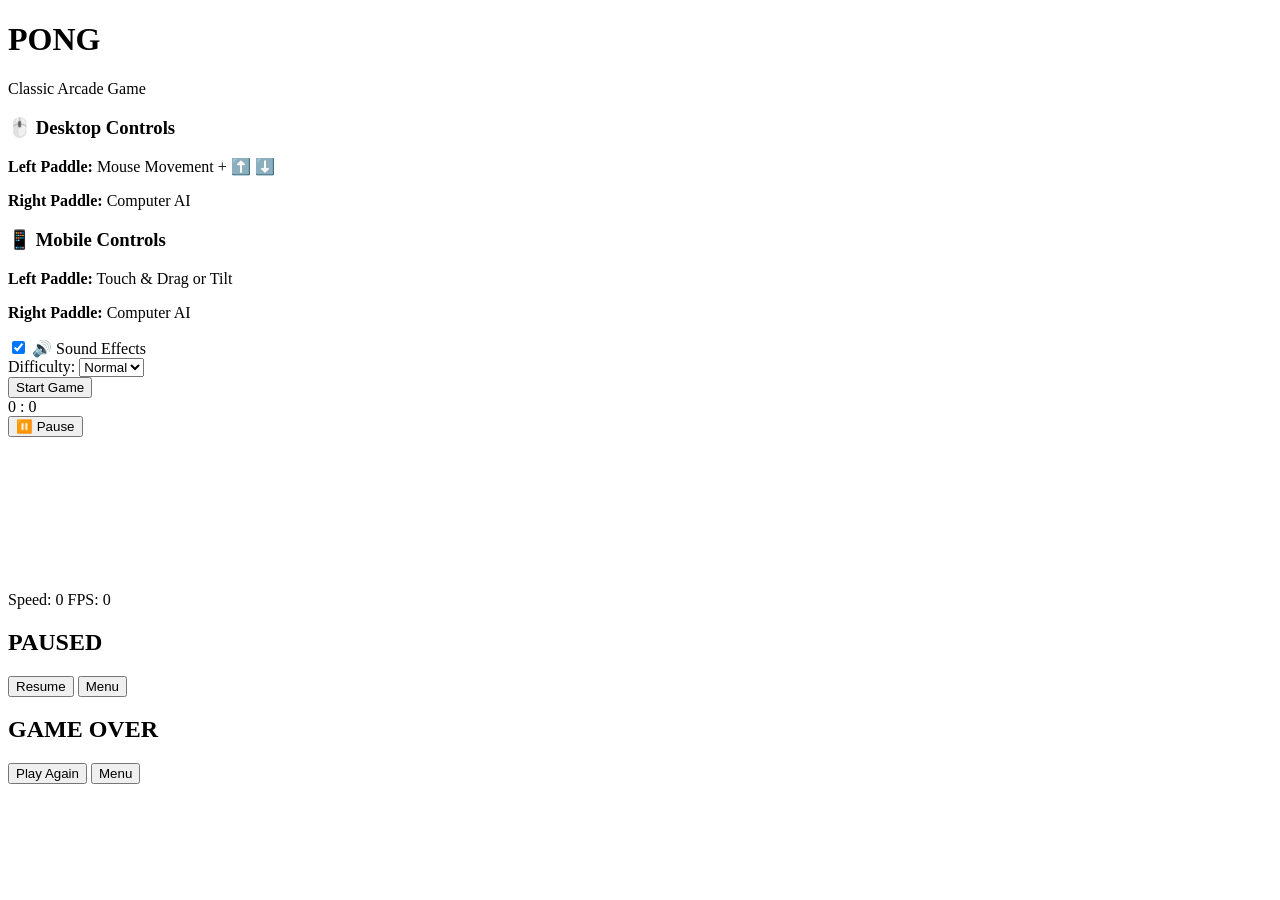
==== index.html @ 32c089a8 "Add main HTML file with all screens" ====
<!DOCTYPE html>
<html lang="en">
<head>
  <meta charset="UTF-8" />
  <meta name="viewport" content="width=device-width, initial-scale=1.0" />
  <title>Advanced Pong Game</title>
  <link rel="stylesheet" href="styles.css" />
</head>
<body>
  <!-- Start Screen -->
  <div id="startScreen" class="screen screen-active">
    <div class="screen-content">
      <h1 class="game-title">PONG</h1>
      <p class="game-subtitle">Classic Arcade Game</p>
      
      <div class="controls-info">
        <div class="control-section">
          <h3>🖱️ Desktop Controls</h3>
          <p><strong>Left Paddle:</strong> Mouse Movement + ⬆️ ⬇️</p>
          <p><strong>Right Paddle:</strong> Computer AI</p>
        </div>
        
        <div class="control-section">
          <h3>📱 Mobile Controls</h3>
          <p><strong>Left Paddle:</strong> Touch & Drag or Tilt</p>
          <p><strong>Right Paddle:</strong> Computer AI</p>
        </div>
      </div>

      <div class="settings">
        <label class="checkbox-label">
          <input type="checkbox" id="soundToggle" checked />
          <span>🔊 Sound Effects</span>
        </label>
        
        <div class="difficulty-selector">
          <label>Difficulty:</label>
          <select id="difficultySelect">
            <option value="easy">Easy</option>
            <option value="normal" selected>Normal</option>
            <option value="hard">Hard</option>
          </select>
        </div>
      </div>

      <button class="btn btn-primary" onclick="startGame()">Start Game</button>
    </div>
  </div>

  <!-- Game Screen -->
  <div id="gameScreen" class="screen">
    <div class="game-container">
      <div class="game-header">
        <div class="scoreboard">
          <span id="left-score">0</span> : <span id="right-score">0</span>
        </div>
        <button class="btn btn-small" onclick="pauseGame()">⏸️ Pause</button>
      </div>

      <canvas id="game"></canvas>

      <div class="game-stats">
        <span id="ball-speed">Speed: 0</span>
        <span id="game-fps">FPS: 0</span>
      </div>
    </div>
  </div>

  <!-- Pause Screen -->
  <div id="pauseScreen" class="screen">
    <div class="screen-content">
      <h2>PAUSED</h2>
      <button class="btn btn-primary" onclick="resumeGame()">Resume</button>
      <button class="btn btn-secondary" onclick="goToMenu()">Menu</button>
    </div>
  </div>

  <!-- Game Over Screen -->
  <div id="gameOverScreen" class="screen">
    <div class="screen-content">
      <h2>GAME OVER</h2>
      <div id="finalStats"></div>
      <button class="btn btn-primary" onclick="startGame()">Play Again</button>
      <button class="btn btn-secondary" onclick="goToMenu()">Menu</button>
    </div>
  </div>

  <script src="audio.js"></script>
  <script src="game.js"></script>
</body>
</html>
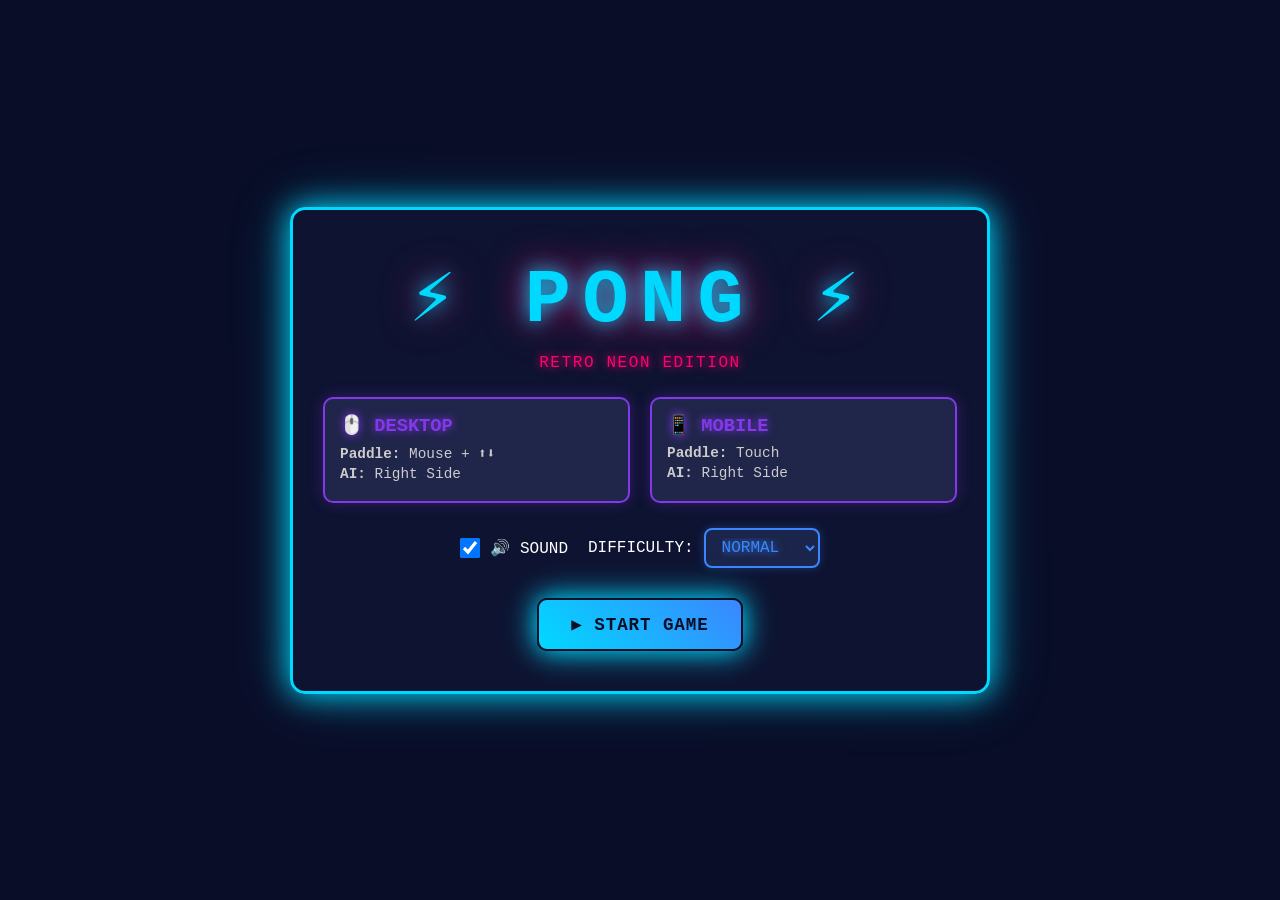
==== commit dc204874: "Create advanced Retro Neon Pong with particle effects, countdown, enhanced AI, and single-file desig" ====
--- a/index.html
+++ b/index.html
@@ -3,47 +3,317 @@
 <head>
   <meta charset="UTF-8" />
   <meta name="viewport" content="width=device-width, initial-scale=1.0" />
-  <title>Advanced Pong Game</title>
-  <link rel="stylesheet" href="styles.css" />
+  <title>Advanced Pong Game - Retro Neon Edition</title>
+  <style>
+    :root {
+      --neon-blue: #00d9ff;
+      --neon-pink: #ff006e;
+      --neon-purple: #8338ec;
+      --neon-green: #3a86ff;
+      --bg: #0a0e27;
+      --text: #ffffff;
+    }
+
+    * {
+      box-sizing: border-box;
+      margin: 0;
+      padding: 0;
+    }
+
+    html, body {
+      width: 100%;
+      height: 100%;
+      font-family: 'Courier New', monospace;
+      background: linear-gradient(135deg, #0a0e27 0%, #1a0a3e 50%, #0a0e27 100%);
+      color: var(--text);
+      overflow: hidden;
+    }
+
+    body {
+      display: grid;
+      place-items: center;
+    }
+
+    .screen {
+      position: fixed;
+      inset: 0;
+      display: none;
+      place-items: center;
+      background: rgba(10, 14, 39, 0.95);
+      backdrop-filter: blur(10px);
+      z-index: 100;
+    }
+
+    .screen-active {
+      display: grid;
+    }
+
+    .screen-content {
+      background: rgba(15, 20, 50, 0.9);
+      border: 3px solid var(--neon-blue);
+      border-radius: 15px;
+      width: min(90vw, 700px);
+      padding: 40px 30px;
+      text-align: center;
+      box-shadow: 0 0 30px var(--neon-blue), 0 0 60px rgba(0, 217, 255, 0.3);
+    }
+
+    .game-title {
+      font-size: clamp(2.5rem, 6vw, 5rem);
+      letter-spacing: 0.15em;
+      margin-bottom: 10px;
+      color: var(--neon-blue);
+      text-shadow: 0 0 20px var(--neon-blue), 0 0 40px var(--neon-pink);
+      font-weight: bold;
+    }
+
+    .game-subtitle {
+      color: var(--neon-pink);
+      font-size: 1rem;
+      margin-bottom: 25px;
+      text-shadow: 0 0 10px var(--neon-pink);
+      letter-spacing: 0.1em;
+    }
+
+    .countdown {
+      font-size: 6rem;
+      font-weight: bold;
+      color: var(--neon-green);
+      text-shadow: 0 0 30px var(--neon-green);
+      animation: pulse 1s infinite;
+    }
+
+    @keyframes pulse {
+      0%, 100% { opacity: 1; transform: scale(1); }
+      50% { opacity: 0.7; transform: scale(1.1); }
+    }
+
+    .controls-info {
+      display: grid;
+      grid-template-columns: repeat(auto-fit, minmax(200px, 1fr));
+      gap: 20px;
+      margin-bottom: 25px;
+    }
+
+    .control-section {
+      background: rgba(51, 56, 100, 0.5);
+      border: 2px solid var(--neon-purple);
+      border-radius: 10px;
+      padding: 15px;
+      text-align: left;
+      box-shadow: 0 0 15px rgba(131, 56, 236, 0.3);
+    }
+
+    .control-section h3 {
+      margin-bottom: 8px;
+      color: var(--neon-purple);
+      text-shadow: 0 0 10px var(--neon-purple);
+    }
+
+    .control-section p {
+      margin: 4px 0;
+      color: #ccc;
+      font-size: 0.9rem;
+    }
+
+    .settings {
+      display: flex;
+      flex-wrap: wrap;
+      justify-content: center;
+      gap: 20px;
+      align-items: center;
+      margin: 20px 0 30px;
+    }
+
+    .checkbox-label, .difficulty-selector {
+      display: inline-flex;
+      align-items: center;
+      gap: 10px;
+      font-size: 1rem;
+    }
+
+    input[type="checkbox"] {
+      width: 20px;
+      height: 20px;
+      cursor: pointer;
+    }
+
+    select {
+      background: rgba(30, 40, 80, 0.8);
+      border: 2px solid var(--neon-green);
+      color: var(--neon-green);
+      border-radius: 8px;
+      padding: 8px 12px;
+      font-size: 1rem;
+      font-family: 'Courier New', monospace;
+      text-shadow: 0 0 10px var(--neon-green);
+      box-shadow: 0 0 10px rgba(58, 134, 255, 0.3);
+    }
+
+    .btn {
+      border: 2px solid currentColor;
+      background: transparent;
+      cursor: pointer;
+      border-radius: 10px;
+      font-family: 'Courier New', monospace;
+      transition: all 0.3s ease;
+      font-weight: bold;
+      letter-spacing: 0.05em;
+    }
+
+    .btn:hover {
+      transform: scale(1.05);
+      box-shadow: 0 0 20px currentColor;
+    }
+
+    .btn:active {
+      transform: scale(0.95);
+    }
+
+    .btn-primary {
+      background: linear-gradient(45deg, var(--neon-blue), var(--neon-green));
+      color: var(--bg);
+      padding: 14px 32px;
+      font-size: 1.1rem;
+      box-shadow: 0 0 25px var(--neon-blue), 0 0 40px rgba(0, 217, 255, 0.4);
+    }
+
+    .btn-secondary {
+      color: var(--neon-pink);
+      padding: 12px 28px;
+      font-size: 1rem;
+      box-shadow: 0 0 15px var(--neon-pink);
+    }
+
+    .btn-small {
+      color: var(--neon-purple);
+      padding: 10px 16px;
+      font-size: 0.9rem;
+      box-shadow: 0 0 10px var(--neon-purple);
+    }
+
+    .game-container {
+      width: min(95vw, 920px);
+      display: flex;
+      flex-direction: column;
+      gap: 15px;
+    }
+
+    .game-header {
+      display: flex;
+      align-items: center;
+      justify-content: space-between;
+      gap: 20px;
+      flex-wrap: wrap;
+    }
+
+    .scoreboard {
+      font-size: clamp(2rem, 5vw, 3.5rem);
+      font-weight: bold;
+      letter-spacing: 0.15em;
+      color: var(--neon-green);
+      text-shadow: 0 0 20px var(--neon-green), 0 0 40px rgba(58, 134, 255, 0.5);
+    }
+
+    canvas {
+      display: block;
+      width: 100%;
+      height: auto;
+      background: linear-gradient(180deg, rgba(10, 14, 39, 1), rgba(20, 30, 60, 1));
+      border: 4px solid var(--neon-blue);
+      border-radius: 15px;
+      box-shadow: 0 0 40px var(--neon-blue), 0 0 80px rgba(0, 217, 255, 0.2), inset 0 0 30px rgba(0, 217, 255, 0.1);
+    }
+
+    .game-stats {
+      display: flex;
+      justify-content: space-between;
+      color: var(--neon-pink);
+      font-size: 0.95rem;
+      text-shadow: 0 0 10px var(--neon-pink);
+    }
+
+    #finalStats {
+      margin: 20px 0 25px;
+      font-size: 1.2rem;
+      color: var(--neon-green);
+      text-shadow: 0 0 15px var(--neon-green);
+    }
+
+    .neon-text {
+      text-shadow: 0 0 10px currentColor;
+    }
+
+    @media (max-width: 650px) {
+      .screen-content {
+        padding: 30px 20px;
+      }
+
+      .settings {
+        flex-direction: column;
+        gap: 15px;
+      }
+
+      .game-header {
+        flex-direction: column;
+        align-items: center;
+      }
+
+      .scoreboard {
+        width: 100%;
+        text-align: center;
+      }
+
+      .btn-small {
+        width: 100%;
+      }
+    }
+  </style>
 </head>
 <body>
   <!-- Start Screen -->
   <div id="startScreen" class="screen screen-active">
     <div class="screen-content">
-      <h1 class="game-title">PONG</h1>
-      <p class="game-subtitle">Classic Arcade Game</p>
-      
+      <h1 class="game-title">⚡ PONG ⚡</h1>
+      <p class="game-subtitle">RETRO NEON EDITION</p>
+
       <div class="controls-info">
         <div class="control-section">
-          <h3>🖱️ Desktop Controls</h3>
-          <p><strong>Left Paddle:</strong> Mouse Movement + ⬆️ ⬇️</p>
-          <p><strong>Right Paddle:</strong> Computer AI</p>
+          <h3>🖱️ DESKTOP</h3>
+          <p><strong>Paddle:</strong> Mouse + ⬆️⬇️</p>
+          <p><strong>AI:</strong> Right Side</p>
         </div>
-        
         <div class="control-section">
-          <h3>📱 Mobile Controls</h3>
-          <p><strong>Left Paddle:</strong> Touch & Drag or Tilt</p>
-          <p><strong>Right Paddle:</strong> Computer AI</p>
+          <h3>📱 MOBILE</h3>
+          <p><strong>Paddle:</strong> Touch</p>
+          <p><strong>AI:</strong> Right Side</p>
         </div>
       </div>
 
       <div class="settings">
         <label class="checkbox-label">
           <input type="checkbox" id="soundToggle" checked />
-          <span>🔊 Sound Effects</span>
+          <span>🔊 SOUND</span>
         </label>
-        
         <div class="difficulty-selector">
-          <label>Difficulty:</label>
+          <label>DIFFICULTY:</label>
           <select id="difficultySelect">
-            <option value="easy">Easy</option>
-            <option value="normal" selected>Normal</option>
-            <option value="hard">Hard</option>
+            <option value="easy">EASY</option>
+            <option value="normal" selected>NORMAL</option>
+            <option value="hard">HARD</option>
+            <option value="extreme">EXTREME</option>
           </select>
         </div>
       </div>
 
-      <button class="btn btn-primary" onclick="startGame()">Start Game</button>
+      <button class="btn btn-primary" onclick="startGame()">▶ START GAME</button>
+    </div>
+  </div>
+
+  <!-- Countdown Screen -->
+  <div id="countdownScreen" class="screen">
+    <div class="screen-content">
+      <div class="countdown" id="countdownDisplay">3</div>
     </div>
   </div>
 
@@ -54,14 +324,12 @@
         <div class="scoreboard">
           <span id="left-score">0</span> : <span id="right-score">0</span>
         </div>
-        <button class="btn btn-small" onclick="pauseGame()">⏸️ Pause</button>
+        <button class="btn btn-small" onclick="pauseGame()">⏸️ PAUSE</button>
       </div>
-
-      <canvas id="game"></canvas>
-
+      <canvas id="game" width="900" height="500"></canvas>
       <div class="game-stats">
-        <span id="ball-speed">Speed: 0</span>
-        <span id="game-fps">FPS: 0</span>
+        <span id="ball-speed">SPEED: 0</span>
+        <span id="game-fps">FPS: 60</span>
       </div>
     </div>
   </div>
@@ -69,23 +337,379 @@
   <!-- Pause Screen -->
   <div id="pauseScreen" class="screen">
     <div class="screen-content">
-      <h2>PAUSED</h2>
-      <button class="btn btn-primary" onclick="resumeGame()">Resume</button>
-      <button class="btn btn-secondary" onclick="goToMenu()">Menu</button>
+      <h2 class="game-title">⏸ PAUSED</h2>
+      <button class="btn btn-primary" onclick="resumeGame()" style="margin: 20px 10px;">▶ RESUME</button>
+      <button class="btn btn-secondary" onclick="goToMenu()">🏠 MENU</button>
     </div>
   </div>
 
   <!-- Game Over Screen -->
   <div id="gameOverScreen" class="screen">
     <div class="screen-content">
-      <h2>GAME OVER</h2>
+      <h2 class="game-title">⚔ GAME OVER</h2>
       <div id="finalStats"></div>
-      <button class="btn btn-primary" onclick="startGame()">Play Again</button>
-      <button class="btn btn-secondary" onclick="goToMenu()">Menu</button>
+      <button class="btn btn-primary" onclick="startGame()" style="margin: 15px 10px;">🔄 PLAY AGAIN</button>
+      <button class="btn btn-secondary" onclick="goToMenu()">🏠 MENU</button>
     </div>
   </div>
 
-  <script src="audio.js"></script>
-  <script src="game.js"></script>
+  <script>
+    // Audio System
+    const AudioSystem = {
+      play(type) {
+        if (!document.getElementById("soundToggle")?.checked) return;
+        const AudioCtx = window.AudioContext || window.webkitAudioContext;
+        if (!AudioCtx) return;
+
+        const ctx = new AudioCtx();
+        const osc = ctx.createOscillator();
+        const gain = ctx.createGain();
+
+        osc.type = "square";
+        osc.connect(gain);
+        gain.connect(ctx.destination);
+
+        const sounds = {
+          paddle: { freq: 260, dur: 0.06, vol: 0.05 },
+          wall: { freq: 180, dur: 0.04, vol: 0.03 },
+          score: { freq: 520, dur: 0.15, vol: 0.06 },
+          start: { freq: 880, dur: 0.2, vol: 0.06 },
+          countdown: { freq: 440, dur: 0.1, vol: 0.05 },
+          gameover: { freq: 100, dur: 0.4, vol: 0.07 }
+        };
+
+        const sound = sounds[type] || sounds.paddle;
+        osc.frequency.value = sound.freq;
+        gain.gain.value = sound.vol;
+        osc.start();
+        gain.gain.exponentialRampToValueAtTime(0.0001, ctx.currentTime + sound.dur);
+        osc.stop(ctx.currentTime + sound.dur);
+        setTimeout(() => ctx.close(), sound.dur * 1000 + 50);
+      }
+    };
+
+    // Particle System
+    const particles = [];
+    class Particle {
+      constructor(x, y, vx, vy, color, life) {
+        this.x = x;
+        this.y = y;
+        this.vx = vx;
+        this.vy = vy;
+        this.color = color;
+        this.life = life;
+        this.maxLife = life;
+      }
+      update() {
+        this.x += this.vx;
+        this.y += this.vy;
+        this.vy += 0.1;
+        this.life--;
+      }
+      draw(ctx) {
+        ctx.fillStyle = this.color.replace(")", `, ${this.life / this.maxLife})`);
+        ctx.fillRect(this.x, this.y, 3, 3);
+      }
+    }
+
+    function createParticles(x, y, color, count) {
+      for (let i = 0; i < count; i++) {
+        const angle = (Math.PI * 2 * i) / count;
+        const vx = Math.cos(angle) * (Math.random() * 4 + 2);
+        const vy = Math.sin(angle) * (Math.random() * 4 + 2);
+        particles.push(new Particle(x, y, vx, vy, color, 60));
+      }
+    }
+
+    // Game Logic
+    const canvas = document.getElementById("game");
+    const ctx = canvas.getContext("2d");
+
+    const UI = {
+      left: document.getElementById("left-score"),
+      right: document.getElementById("right-score"),
+      speed: document.getElementById("ball-speed"),
+      fps: document.getElementById("game-fps"),
+      stats: document.getElementById("finalStats"),
+      countdown: document.getElementById("countdownDisplay")
+    };
+
+    const SCREENS = {
+      start: document.getElementById("startScreen"),
+      game: document.getElementById("gameScreen"),
+      countdown: document.getElementById("countdownScreen"),
+      pause: document.getElementById("pauseScreen"),
+      over: document.getElementById("gameOverScreen")
+    };
+
+    const DIFFICULTY = {
+      easy: 0.06,
+      normal: 0.12,
+      hard: 0.18,
+      extreme: 0.25
+    };
+
+    let gameState = "menu";
+    let frameTime = 0;
+    let fps = 60;
+
+    const paddle = {
+      left: { x: 20, y: 190, w: 14, h: 120, score: 0, speed: 9 },
+      right: { x: 866, y: 190, w: 14, h: 120, score: 0 }
+    };
+
+    const ball = {
+      x: 450,
+      y: 250,
+      r: 8,
+      vx: 5,
+      vy: 4
+    };
+
+    const keys = { ArrowUp: false, ArrowDown: false };
+    let mouseY = 250;
+
+    function clamp(v, min, max) {
+      return Math.min(Math.max(v, min), max);
+    }
+
+    function setScreen(name) {
+      Object.values(SCREENS).forEach(s => s.classList.remove("screen-active"));
+      if (SCREENS[name]) SCREENS[name].classList.add("screen-active");
+    }
+
+    function startCountdown() {
+      gameState = "countdown";
+      setScreen("countdown");
+      let count = 3;
+      UI.countdown.textContent = count;
+      AudioSystem.play("countdown");
+
+      const interval = setInterval(() => {
+        count--;
+        if (count > 0) {
+          UI.countdown.textContent = count;
+          AudioSystem.play("countdown");
+        } else {
+          clearInterval(interval);
+          gameState = "playing";
+          setScreen("game");
+          AudioSystem.play("start");
+        }
+      }, 1000);
+    }
+
+    window.startGame = function() {
+      paddle.left.score = 0;
+      paddle.right.score = 0;
+      paddle.left.y = 190;
+      paddle.right.y = 190;
+      ball.x = 450;
+      ball.y = 250;
+      ball.vx = 5;
+      ball.vy = 4;
+      UI.left.textContent = 0;
+      UI.right.textContent = 0;
+      startCountdown();
+    };
+
+    window.pauseGame = function() {
+      if (gameState !== "playing") return;
+      gameState = "paused";
+      setScreen("pause");
+    };
+
+    window.resumeGame = function() {
+      if (gameState !== "paused") return;
+      gameState = "playing";
+      setScreen("game");
+    };
+
+    window.goToMenu = function() {
+      gameState = "menu";
+      setScreen("start");
+    };
+
+    function endGame() {
+      gameState = "over";
+      const winner = paddle.left.score > paddle.right.score ? "🏆 PLAYER WINS!" : "🤖 AI WINS!";
+      UI.stats.innerHTML = `
+        <div style="margin: 15px 0;"><strong>FINAL SCORE:</strong></div>
+        <div style="font-size: 1.8rem; margin: 10px 0; color: #3a86ff; text-shadow: 0 0 15px #3a86ff;">
+          ${paddle.left.score} - ${paddle.right.score}
+        </div>
+        <div style="margin: 15px 0; color: #ff006e; text-shadow: 0 0 10px #ff006e;">${winner}</div>
+      `;
+      setScreen("over");
+      AudioSystem.play("gameover");
+    }
+
+    function updatePaddles() {
+      if (keys.ArrowUp) {
+        paddle.left.y -= paddle.left.speed;
+      } else if (keys.ArrowDown) {
+        paddle.left.y += paddle.left.speed;
+      } else {
+        const targetY = clamp(mouseY - 60, 0, canvas.height - paddle.left.h);
+        paddle.left.y += (targetY - paddle.left.y) * 0.3;
+      }
+      paddle.left.y = clamp(paddle.left.y, 0, canvas.height - paddle.left.h);
+
+      const diff = document.getElementById("difficultySelect").value;
+      const targetY = ball.y - paddle.right.h / 2;
+      paddle.right.y += (targetY - paddle.right.y) * DIFFICULTY[diff];
+      paddle.right.y = clamp(paddle.right.y, 0, canvas.height - paddle.right.h);
+    }
+
+    function updateBall() {
+      ball.x += ball.vx;
+      ball.y += ball.vy;
+
+      if (ball.y - ball.r <= 0 || ball.y + ball.r >= canvas.height) {
+        ball.vy *= -1;
+        ball.y = clamp(ball.y, ball.r, canvas.height - ball.r);
+        AudioSystem.play("wall");
+        createParticles(ball.x, ball.y, "rgba(0, 217, 255", 8);
+      }
+
+      if (ball.x - ball.r <= paddle.left.x + paddle.left.w && ball.x > paddle.left.x &&
+          ball.y >= paddle.left.y && ball.y <= paddle.left.y + paddle.left.h && ball.vx < 0) {
+        const hit = (ball.y - (paddle.left.y + paddle.left.h / 2)) / (paddle.left.h / 2);
+        ball.x = paddle.left.x + paddle.left.w + ball.r;
+        ball.vx = Math.abs(ball.vx) * 1.05;
+        ball.vy = hit * 8;
+        AudioSystem.play("paddle");
+        createParticles(ball.x, ball.y, "rgba(255, 0, 110", 12);
+      }
+
+      if (ball.x + ball.r >= paddle.right.x && ball.x < paddle.right.x + paddle.right.w &&
+          ball.y >= paddle.right.y && ball.y <= paddle.right.y + paddle.right.h && ball.vx > 0) {
+        const hit = (ball.y - (paddle.right.y + paddle.right.h / 2)) / (paddle.right.h / 2);
+        ball.x = paddle.right.x - ball.r;
+        ball.vx = -Math.abs(ball.vx) * 1.05;
+        ball.vy = hit * 8;
+        AudioSystem.play("paddle");
+        createParticles(ball.x, ball.y, "rgba(131, 56, 236", 12);
+      }
+
+      if (ball.x < 0) {
+        paddle.right.score++;
+        AudioSystem.play("score");
+        createParticles(450, 250, "rgba(58, 134, 255", 20);
+        UI.right.textContent = paddle.right.score;
+        if (paddle.right.score >= 5) endGame();
+        else { ball.x = 450; ball.y = 250; ball.vx = 5; ball.vy = (Math.random() - 0.5) * 6; }
+      }
+      if (ball.x > canvas.width) {
+        paddle.left.score++;
+        AudioSystem.play("score");
+        createParticles(450, 250, "rgba(58, 134, 255", 20);
+        UI.left.textContent = paddle.left.score;
+        if (paddle.left.score >= 5) endGame();
+        else { ball.x = 450; ball.y = 250; ball.vx = -5; ball.vy = (Math.random() - 0.5) * 6; }
+      }
+
+      UI.speed.textContent = `SPEED: ${Math.round(Math.abs(ball.vx) * 10) / 10}`;
+    }
+
+    function draw() {
+      ctx.fillStyle = "rgba(10, 14, 39, 0.1)";
+      ctx.fillRect(0, 0, canvas.width, canvas.height);
+
+      // Grid background
+      ctx.strokeStyle = "rgba(0, 217, 255, 0.05)";
+      ctx.lineWidth = 1;
+      for (let i = 0; i < canvas.width; i += 40) {
+        ctx.beginPath();
+        ctx.moveTo(i, 0);
+        ctx.lineTo(i, canvas.height);
+        ctx.stroke();
+      }
+      for (let i = 0; i < canvas.height; i += 40) {
+        ctx.beginPath();
+        ctx.moveTo(0, i);
+        ctx.lineTo(canvas.width, i);
+        ctx.stroke();
+      }
+
+      // Center line
+      ctx.strokeStyle = "rgba(0, 217, 255, 0.15)";
+      ctx.lineWidth = 3;
+      ctx.setLineDash([10, 10]);
+      ctx.beginPath();
+      ctx.moveTo(canvas.width / 2, 0);
+      ctx.lineTo(canvas.width / 2, canvas.height);
+      ctx.stroke();
+      ctx.setLineDash([]);
+
+      // Paddles
+      ctx.fillStyle = "rgba(255, 0, 110, 0.8)";
+      ctx.shadowColor = "#ff006e";
+      ctx.shadowBlur = 15;
+      ctx.fillRect(paddle.left.x, paddle.left.y, paddle.left.w, paddle.left.h);
+
+      ctx.fillStyle = "rgba(131, 56, 236, 0.8)";
+      ctx.shadowColor = "#8338ec";
+      ctx.fillRect(paddle.right.x, paddle.right.y, paddle.right.w, paddle.right.h);
+
+      // Ball
+      ctx.fillStyle = "rgba(0, 217, 255, 1)";
+      ctx.shadowColor = "#00d9ff";
+      ctx.shadowBlur = 20;
+      ctx.beginPath();
+      ctx.arc(ball.x, ball.y, ball.r, 0, Math.PI * 2);
+      ctx.fill();
+      ctx.shadowBlur = 0;
+
+      // Particles
+      for (let i = particles.length - 1; i >= 0; i--) {
+        particles[i].update();
+        particles[i].draw(ctx);
+        if (particles[i].life <= 0) particles.splice(i, 1);
+      }
+    }
+
+    let lastTime = performance.now();
+    let frameCount = 0;
+    function gameLoop(time) {
+      frameCount++;
+      if (time - lastTime >= 1000) {
+        fps = frameCount;
+        UI.fps.textContent = `FPS: ${fps}`;
+        frameCount = 0;
+        lastTime = time;
+      }
+
+      if (gameState === "playing") {
+        updatePaddles();
+        updateBall();
+      }
+      draw();
+      requestAnimationFrame(gameLoop);
+    }
+
+    document.addEventListener("keydown", e => {
+      if (["ArrowUp", "ArrowDown"].includes(e.key)) e.preventDefault();
+      if (e.key in keys) keys[e.key] = true;
+      if (e.key === " " && gameState === "playing") pauseGame();
+    });
+
+    document.addEventListener("keyup", e => {
+      if (e.key in keys) keys[e.key] = false;
+    });
+
+    canvas.addEventListener("mousemove", e => {
+      const rect = canvas.getBoundingClientRect();
+      mouseY = (e.clientY - rect.top) * (canvas.height / rect.height);
+    });
+
+    canvas.addEventListener("touchmove", e => {
+      const rect = canvas.getBoundingClientRect();
+      mouseY = (e.touches[0].clientY - rect.top) * (canvas.height / rect.height);
+    });
+
+    setScreen("start");
+    requestAnimationFrame(gameLoop);
+  </script>
 </body>
-</html>
+</html>
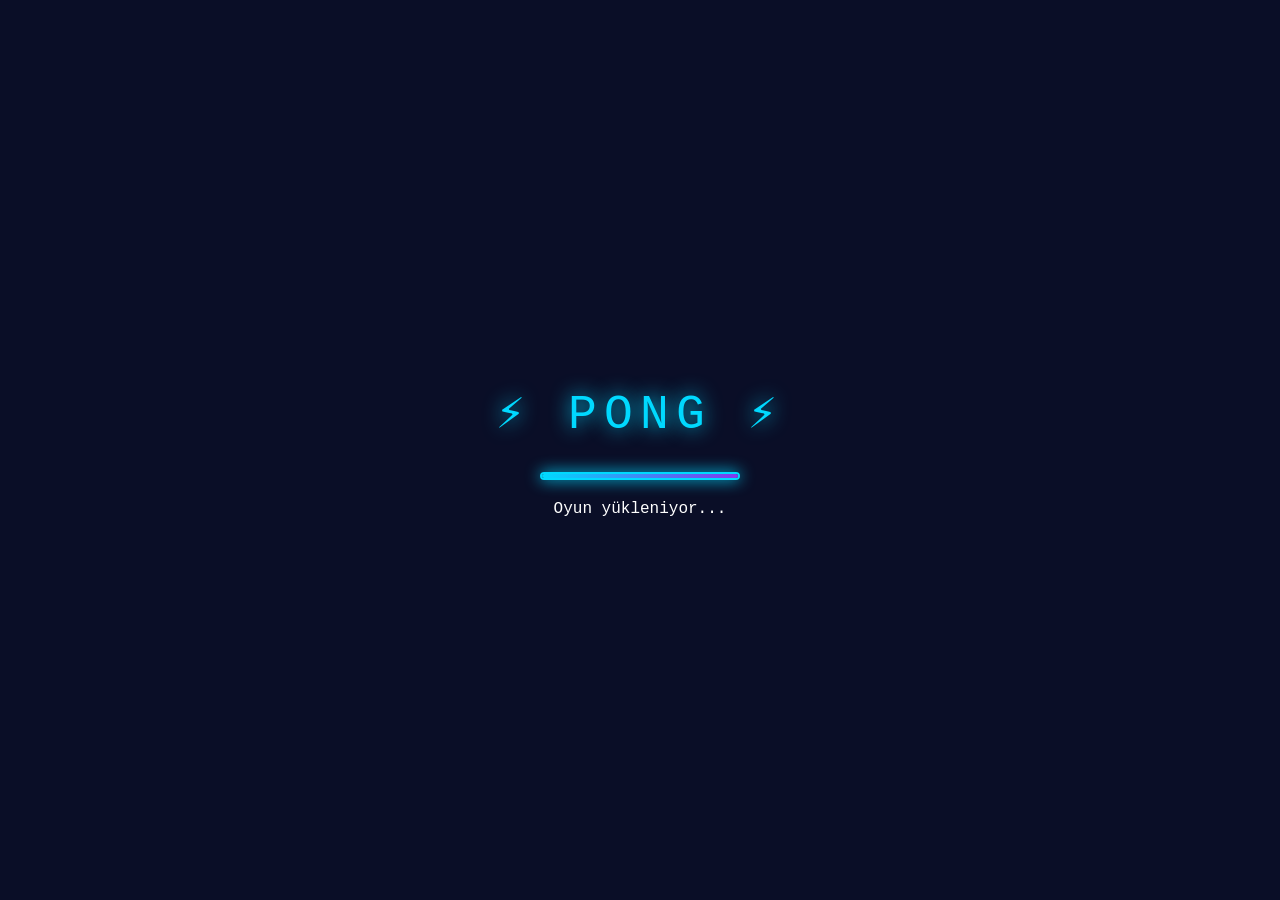
==== commit 6be33a45: "Create advanced vertical mobile Pong with themes, shops, settings, and enhanced UI" ====
--- a/index.html
+++ b/index.html
@@ -1,9 +1,9 @@
 <!DOCTYPE html>
-<html lang="en">
+<html lang="tr">
 <head>
   <meta charset="UTF-8" />
   <meta name="viewport" content="width=device-width, initial-scale=1.0" />
-  <title>Advanced Pong Game - Retro Neon Edition</title>
+  <title>Advanced Pong Game - Mobile Edition</title>
   <style>
     :root {
       --neon-blue: #00d9ff;
@@ -12,6 +12,34 @@
       --neon-green: #3a86ff;
       --bg: #0a0e27;
       --text: #ffffff;
+      --theme: 'neon';
+    }
+
+    body.theme-neon {
+      --primary: #00d9ff;
+      --secondary: #ff006e;
+      --accent: #8338ec;
+      --bg-color: #0a0e27;
+      --panel-bg: rgba(15, 20, 50, 0.9);
+      --glow: 0 0 30px var(--primary), 0 0 60px rgba(0, 217, 255, 0.3);
+    }
+
+    body.theme-ocean {
+      --primary: #1e90ff;
+      --secondary: #00bfff;
+      --accent: #00ced1;
+      --bg-color: #001a33;
+      --panel-bg: rgba(0, 26, 51, 0.9);
+      --glow: 0 0 30px var(--primary), 0 0 60px rgba(30, 144, 255, 0.3);
+    }
+
+    body.theme-sunset {
+      --primary: #ff6b35;
+      --secondary: #f7931e;
+      --accent: #fdb833;
+      --bg-color: #1a0f0f;
+      --panel-bg: rgba(50, 25, 20, 0.9);
+      --glow: 0 0 30px var(--primary), 0 0 60px rgba(255, 107, 53, 0.3);
     }
 
     * {
@@ -24,7 +52,7 @@
       width: 100%;
       height: 100%;
       font-family: 'Courier New', monospace;
-      background: linear-gradient(135deg, #0a0e27 0%, #1a0a3e 50%, #0a0e27 100%);
+      background: linear-gradient(135deg, var(--bg-color) 0%, var(--bg-color) 100%);
       color: var(--text);
       overflow: hidden;
     }
@@ -42,322 +70,605 @@
       background: rgba(10, 14, 39, 0.95);
       backdrop-filter: blur(10px);
       z-index: 100;
+      width: 100vw;
+      height: 100vh;
+      overflow-y: auto;
     }
 
     .screen-active {
       display: grid;
     }
 
-    .screen-content {
-      background: rgba(15, 20, 50, 0.9);
-      border: 3px solid var(--neon-blue);
-      border-radius: 15px;
-      width: min(90vw, 700px);
-      padding: 40px 30px;
+    /* Loading Screen */
+    #loadingScreen {
+      background: linear-gradient(135deg, var(--bg-color), var(--bg-color));
+    }
+
+    .loading-container {
       text-align: center;
-      box-shadow: 0 0 30px var(--neon-blue), 0 0 60px rgba(0, 217, 255, 0.3);
-    }
-
-    .game-title {
-      font-size: clamp(2.5rem, 6vw, 5rem);
+    }
+
+    .loading-title {
+      font-size: 3rem;
+      color: var(--primary);
+      text-shadow: 0 0 20px var(--primary);
+      margin-bottom: 30px;
       letter-spacing: 0.15em;
+    }
+
+    .loading-bar {
+      width: 200px;
+      height: 8px;
+      background: rgba(255, 255, 255, 0.1);
+      border: 2px solid var(--primary);
+      border-radius: 10px;
+      margin: 20px auto;
+      overflow: hidden;
+      box-shadow: 0 0 15px var(--primary);
+    }
+
+    .loading-progress {
+      height: 100%;
+      background: linear-gradient(90deg, var(--primary), var(--accent));
+      width: 0%;
+      animation: loading 3s ease-in-out forwards;
+      box-shadow: 0 0 10px var(--primary);
+    }
+
+    @keyframes loading {
+      0% { width: 0%; }
+      100% { width: 100%; }
+    }
+
+    .loading-text {
+      color: var(--text);
+      margin-top: 20px;
+      font-size: 1rem;
+      animation: pulse 1s infinite;
+    }
+
+    @keyframes pulse {
+      0%, 100% { opacity: 1; }
+      50% { opacity: 0.5; }
+    }
+
+    /* Main Menu */
+    .menu-container {
+      width: 100vw;
+      height: 100vh;
+      display: grid;
+      grid-template-rows: auto 1fr auto;
+      overflow-y: auto;
+    }
+
+    .menu-header {
+      padding: 20px 15px;
+      text-align: center;
+    }
+
+    .menu-title {
+      font-size: 2.5rem;
+      color: var(--primary);
+      text-shadow: 0 0 20px var(--primary);
+      margin: 10px 0;
+      letter-spacing: 0.1em;
+    }
+
+    .menu-content {
+      display: flex;
+      flex-direction: column;
+      gap: 15px;
+      padding: 20px;
+      align-items: stretch;
+    }
+
+    .menu-button {
+      padding: 18px 25px;
+      font-size: 1.1rem;
+      background: rgba(0, 0, 0, 0.3);
+      border: 3px solid var(--primary);
+      color: var(--primary);
+      border-radius: 12px;
+      cursor: pointer;
+      font-weight: bold;
+      letter-spacing: 0.05em;
+      transition: all 0.3s ease;
+      box-shadow: 0 0 15px var(--primary);
+      text-shadow: 0 0 10px var(--primary);
+    }
+
+    .menu-button:hover {
+      transform: scale(1.05);
+      box-shadow: 0 0 25px var(--primary), 0 0 40px var(--primary);
+    }
+
+    .menu-button:active {
+      transform: scale(0.95);
+    }
+
+    .menu-footer {
+      display: flex;
+      justify-content: space-around;
+      gap: 10px;
+      padding: 15px;
+    }
+
+    .icon-button {
+      width: 50px;
+      height: 50px;
+      border: 2px solid var(--accent);
+      background: rgba(0, 0, 0, 0.3);
+      color: var(--accent);
+      border-radius: 8px;
+      font-size: 1.5rem;
+      cursor: pointer;
+      transition: all 0.3s ease;
+      box-shadow: 0 0 10px var(--accent);
+    }
+
+    .icon-button:hover {
+      transform: scale(1.1);
+      box-shadow: 0 0 20px var(--accent);
+    }
+
+    /* Game Screen - Vertical */
+    #gameScreen {
+      display: none;
+      width: 100vw;
+      height: 100vh;
+      flex-direction: column;
+      padding: 10px;
+      gap: 10px;
+    }
+
+    #gameScreen.screen-active {
+      display: flex;
+    }
+
+    .game-header {
+      display: flex;
+      justify-content: space-between;
+      align-items: center;
+      padding: 10px;
+      background: rgba(0, 0, 0, 0.3);
+      border-bottom: 2px solid var(--primary);
+      border-radius: 8px;
+    }
+
+    .scoreboard {
+      font-size: 1.8rem;
+      font-weight: bold;
+      color: var(--primary);
+      text-shadow: 0 0 15px var(--primary);
+    }
+
+    .game-canvas-container {
+      flex: 1;
+      display: flex;
+      justify-content: center;
+      align-items: center;
+      width: 100%;
+    }
+
+    canvas {
+      width: 100%;
+      height: 100%;
+      max-width: 100vw;
+      max-height: 85vh;
+      background: linear-gradient(180deg, rgba(10, 14, 39, 1), rgba(20, 30, 60, 1));
+      border: 3px solid var(--primary);
+      border-radius: 10px;
+      box-shadow: 0 0 30px var(--primary), inset 0 0 20px rgba(0, 0, 0, 0.5);
+    }
+
+    .game-stats {
+      display: flex;
+      justify-content: space-between;
+      padding: 8px 10px;
+      color: var(--secondary);
+      font-size: 0.85rem;
+      background: rgba(0, 0, 0, 0.3);
+      border-radius: 8px;
+    }
+
+    /* Shop Screen */
+    .shop-container {
+      width: 100vw;
+      height: 100vh;
+      display: flex;
+      flex-direction: column;
+      padding: 20px 15px;
+      gap: 15px;
+      overflow-y: auto;
+    }
+
+    .shop-title {
+      font-size: 2rem;
+      color: var(--primary);
+      text-shadow: 0 0 15px var(--primary);
+      text-align: center;
       margin-bottom: 10px;
-      color: var(--neon-blue);
-      text-shadow: 0 0 20px var(--neon-blue), 0 0 40px var(--neon-pink);
+    }
+
+    .theme-selector {
+      display: flex;
+      flex-direction: column;
+      gap: 12px;
+    }
+
+    .theme-card {
+      background: rgba(0, 0, 0, 0.3);
+      border: 3px solid var(--accent);
+      border-radius: 12px;
+      padding: 15px;
+      cursor: pointer;
+      transition: all 0.3s ease;
+      box-shadow: 0 0 15px rgba(0, 0, 0, 0.5);
+    }
+
+    .theme-card:hover {
+      transform: translateY(-5px);
+      box-shadow: 0 0 25px var(--accent);
+    }
+
+    .theme-card.active {
+      border-color: var(--primary);
+      background: rgba(0, 0, 0, 0.5);
+      box-shadow: 0 0 30px var(--primary), 0 0 40px var(--primary);
+    }
+
+    .theme-name {
+      font-size: 1.2rem;
       font-weight: bold;
-    }
-
-    .game-subtitle {
-      color: var(--neon-pink);
-      font-size: 1rem;
-      margin-bottom: 25px;
-      text-shadow: 0 0 10px var(--neon-pink);
-      letter-spacing: 0.1em;
-    }
-
-    .countdown {
-      font-size: 6rem;
+      color: var(--text);
+      margin-bottom: 8px;
+    }
+
+    .theme-preview {
+      display: flex;
+      gap: 8px;
+      height: 30px;
+      border-radius: 6px;
+      overflow: hidden;
+    }
+
+    .theme-preview-color {
+      flex: 1;
+      border-radius: 4px;
+      box-shadow: 0 0 10px currentColor;
+    }
+
+    .back-button {
+      padding: 12px 20px;
+      background: rgba(0, 0, 0, 0.3);
+      border: 2px solid var(--secondary);
+      color: var(--secondary);
+      border-radius: 8px;
+      cursor: pointer;
       font-weight: bold;
-      color: var(--neon-green);
-      text-shadow: 0 0 30px var(--neon-green);
-      animation: pulse 1s infinite;
-    }
-
-    @keyframes pulse {
-      0%, 100% { opacity: 1; transform: scale(1); }
-      50% { opacity: 0.7; transform: scale(1.1); }
-    }
-
-    .controls-info {
-      display: grid;
-      grid-template-columns: repeat(auto-fit, minmax(200px, 1fr));
+      transition: all 0.3s ease;
+      margin-top: 10px;
+    }
+
+    .back-button:hover {
+      transform: scale(1.05);
+      box-shadow: 0 0 15px var(--secondary);
+    }
+
+    /* Settings Screen */
+    .settings-container {
+      width: 100vw;
+      height: 100vh;
+      display: flex;
+      flex-direction: column;
+      padding: 20px 15px;
       gap: 20px;
-      margin-bottom: 25px;
-    }
-
-    .control-section {
-      background: rgba(51, 56, 100, 0.5);
-      border: 2px solid var(--neon-purple);
-      border-radius: 10px;
+      overflow-y: auto;
+    }
+
+    .settings-title {
+      font-size: 2rem;
+      color: var(--primary);
+      text-shadow: 0 0 15px var(--primary);
+      text-align: center;
+    }
+
+    .settings-group {
+      background: rgba(0, 0, 0, 0.3);
+      border: 2px solid var(--accent);
+      border-radius: 12px;
       padding: 15px;
-      text-align: left;
-      box-shadow: 0 0 15px rgba(131, 56, 236, 0.3);
-    }
-
-    .control-section h3 {
-      margin-bottom: 8px;
-      color: var(--neon-purple);
-      text-shadow: 0 0 10px var(--neon-purple);
-    }
-
-    .control-section p {
-      margin: 4px 0;
-      color: #ccc;
-      font-size: 0.9rem;
-    }
-
-    .settings {
-      display: flex;
-      flex-wrap: wrap;
-      justify-content: center;
-      gap: 20px;
+      gap: 15px;
+    }
+
+    .settings-item {
+      display: flex;
+      justify-content: space-between;
       align-items: center;
-      margin: 20px 0 30px;
-    }
-
-    .checkbox-label, .difficulty-selector {
-      display: inline-flex;
-      align-items: center;
-      gap: 10px;
-      font-size: 1rem;
+      padding: 12px 0;
+      border-bottom: 1px solid rgba(255, 255, 255, 0.1);
+    }
+
+    .settings-item:last-child {
+      border-bottom: none;
+    }
+
+    .settings-label {
+      font-weight: bold;
+      color: var(--text);
+    }
+
+    .settings-value {
+      color: var(--secondary);
     }
 
     input[type="checkbox"] {
-      width: 20px;
-      height: 20px;
+      width: 30px;
+      height: 30px;
       cursor: pointer;
     }
 
     select {
-      background: rgba(30, 40, 80, 0.8);
-      border: 2px solid var(--neon-green);
-      color: var(--neon-green);
+      background: rgba(0, 0, 0, 0.5);
+      border: 2px solid var(--primary);
+      color: var(--primary);
       border-radius: 8px;
       padding: 8px 12px;
       font-size: 1rem;
       font-family: 'Courier New', monospace;
-      text-shadow: 0 0 10px var(--neon-green);
-      box-shadow: 0 0 10px rgba(58, 134, 255, 0.3);
-    }
-
-    .btn {
-      border: 2px solid currentColor;
-      background: transparent;
       cursor: pointer;
+      box-shadow: 0 0 10px var(--primary);
+    }
+
+    /* Game Over Screen */
+    .gameover-container {
+      display: flex;
+      flex-direction: column;
+      align-items: center;
+      justify-content: center;
+      gap: 20px;
+      padding: 20px;
+      text-align: center;
+      width: 100%;
+      height: 100%;
+    }
+
+    .gameover-title {
+      font-size: 3rem;
+      color: var(--secondary);
+      text-shadow: 0 0 20px var(--secondary);
+      animation: pulse 1s infinite;
+    }
+
+    .gameover-stats {
+      background: rgba(0, 0, 0, 0.3);
+      border: 3px solid var(--primary);
+      border-radius: 15px;
+      padding: 30px 20px;
+      box-shadow: 0 0 30px var(--primary);
+      width: 90%;
+      max-width: 350px;
+    }
+
+    .stat-row {
+      font-size: 1.3rem;
+      margin: 15px 0;
+      color: var(--text);
+    }
+
+    .stat-value {
+      color: var(--primary);
+      font-weight: bold;
+      font-size: 1.8rem;
+      text-shadow: 0 0 15px var(--primary);
+    }
+
+    .gameover-buttons {
+      display: flex;
+      flex-direction: column;
+      gap: 12px;
+      width: 100%;
+      padding: 0 20px;
+    }
+
+    .gameover-button {
+      padding: 15px 30px;
+      font-size: 1.1rem;
+      background: rgba(0, 0, 0, 0.3);
+      border: 3px solid var(--primary);
+      color: var(--primary);
       border-radius: 10px;
-      font-family: 'Courier New', monospace;
+      cursor: pointer;
+      font-weight: bold;
       transition: all 0.3s ease;
-      font-weight: bold;
-      letter-spacing: 0.05em;
-    }
-
-    .btn:hover {
+      box-shadow: 0 0 15px var(--primary);
+    }
+
+    .gameover-button:hover {
       transform: scale(1.05);
-      box-shadow: 0 0 20px currentColor;
-    }
-
-    .btn:active {
-      transform: scale(0.95);
-    }
-
-    .btn-primary {
-      background: linear-gradient(45deg, var(--neon-blue), var(--neon-green));
-      color: var(--bg);
-      padding: 14px 32px;
-      font-size: 1.1rem;
-      box-shadow: 0 0 25px var(--neon-blue), 0 0 40px rgba(0, 217, 255, 0.4);
-    }
-
-    .btn-secondary {
-      color: var(--neon-pink);
-      padding: 12px 28px;
-      font-size: 1rem;
-      box-shadow: 0 0 15px var(--neon-pink);
-    }
-
-    .btn-small {
-      color: var(--neon-purple);
-      padding: 10px 16px;
-      font-size: 0.9rem;
-      box-shadow: 0 0 10px var(--neon-purple);
-    }
-
-    .game-container {
-      width: min(95vw, 920px);
-      display: flex;
-      flex-direction: column;
-      gap: 15px;
-    }
-
-    .game-header {
-      display: flex;
-      align-items: center;
-      justify-content: space-between;
-      gap: 20px;
-      flex-wrap: wrap;
-    }
-
-    .scoreboard {
-      font-size: clamp(2rem, 5vw, 3.5rem);
-      font-weight: bold;
-      letter-spacing: 0.15em;
-      color: var(--neon-green);
-      text-shadow: 0 0 20px var(--neon-green), 0 0 40px rgba(58, 134, 255, 0.5);
-    }
-
-    canvas {
-      display: block;
-      width: 100%;
-      height: auto;
-      background: linear-gradient(180deg, rgba(10, 14, 39, 1), rgba(20, 30, 60, 1));
-      border: 4px solid var(--neon-blue);
-      border-radius: 15px;
-      box-shadow: 0 0 40px var(--neon-blue), 0 0 80px rgba(0, 217, 255, 0.2), inset 0 0 30px rgba(0, 217, 255, 0.1);
-    }
-
-    .game-stats {
-      display: flex;
-      justify-content: space-between;
-      color: var(--neon-pink);
-      font-size: 0.95rem;
-      text-shadow: 0 0 10px var(--neon-pink);
-    }
-
-    #finalStats {
-      margin: 20px 0 25px;
-      font-size: 1.2rem;
-      color: var(--neon-green);
-      text-shadow: 0 0 15px var(--neon-green);
-    }
-
-    .neon-text {
-      text-shadow: 0 0 10px currentColor;
-    }
-
-    @media (max-width: 650px) {
-      .screen-content {
-        padding: 30px 20px;
-      }
-
-      .settings {
-        flex-direction: column;
-        gap: 15px;
-      }
-
-      .game-header {
-        flex-direction: column;
-        align-items: center;
-      }
-
-      .scoreboard {
-        width: 100%;
-        text-align: center;
-      }
-
-      .btn-small {
-        width: 100%;
+      box-shadow: 0 0 25px var(--primary);
+    }
+
+    @media (max-width: 768px) {
+      .menu-title {
+        font-size: 1.8rem;
+      }
+      
+      .menu-button {
+        padding: 14px 20px;
+        font-size: 1rem;
       }
     }
   </style>
 </head>
-<body>
-  <!-- Start Screen -->
-  <div id="startScreen" class="screen screen-active">
-    <div class="screen-content">
-      <h1 class="game-title">⚡ PONG ⚡</h1>
-      <p class="game-subtitle">RETRO NEON EDITION</p>
-
-      <div class="controls-info">
-        <div class="control-section">
-          <h3>🖱️ DESKTOP</h3>
-          <p><strong>Paddle:</strong> Mouse + ⬆️⬇️</p>
-          <p><strong>AI:</strong> Right Side</p>
+<body class="theme-neon">
+  <!-- Loading Screen -->
+  <div id="loadingScreen" class="screen screen-active">
+    <div class="loading-container">
+      <div class="loading-title">⚡ PONG ⚡</div>
+      <div class="loading-bar">
+        <div class="loading-progress"></div>
+      </div>
+      <div class="loading-text">Oyun yükleniyor...</div>
+    </div>
+  </div>
+
+  <!-- Main Menu -->
+  <div id="mainMenuScreen" class="screen">
+    <div class="menu-container">
+      <div class="menu-header">
+        <div class="menu-title">⚡ PONG ⚡</div>
+      </div>
+      
+      <div class="menu-content">
+        <button class="menu-button" onclick="startCountdown()">▶ OYNA</button>
+        <button class="menu-button" onclick="showShop()">🛍 MAĞAZA</button>
+        <button class="menu-button" onclick="showSettings()">⚙ AYARLAR</button>
+      </div>
+      
+      <div class="menu-footer">
+        <button class="icon-button" onclick="toggleSound()" id="soundBtn">🔊</button>
+        <button class="icon-button" onclick="showAbout()">ℹ</button>
+      </div>
+    </div>
+  </div>
+
+  <!-- Game Screen (Vertical) -->
+  <div id="gameScreen" class="screen">
+    <div class="game-header">
+      <span>Oyuncu</span>
+      <div class="scoreboard">
+        <span id="left-score">0</span> - <span id="right-score">0</span>
+      </div>
+      <span>Bilgisayar</span>
+    </div>
+    <div class="game-canvas-container">
+      <canvas id="game" width="400" height="600"></canvas>
+    </div>
+    <div class="game-stats">
+      <span id="ball-speed">Hız: 0</span>
+      <span id="game-fps">FPS: 60</span>
+    </div>
+  </div>
+
+  <!-- Countdown Screen -->
+  <div id="countdownScreen" class="screen">
+    <div style="font-size: 6rem; font-weight: bold; color: var(--primary); text-shadow: 0 0 30px var(--primary); animation: pulse 1s infinite;" id="countdownDisplay">3</div>
+  </div>
+
+  <!-- Game Over Screen -->
+  <div id="gameOverScreen" class="screen">
+    <div class="gameover-container">
+      <div class="gameover-title">💔 OYUN BİTTİ</div>
+      <div class="gameover-stats">
+        <div class="stat-row">Son Skor</div>
+        <div class="stat-value" id="finalScore">0 - 0</div>
+        <div class="stat-row" style="margin-top: 20px;" id="resultText">Oyuncu Kazandı!</div>
+      </div>
+      <div class="gameover-buttons">
+        <button class="gameover-button" onclick="startCountdown()">🔄 YENİDEN OYNA</button>
+        <button class="gameover-button" onclick="backToMenu()">🏠 ANA MENÜ</button>
+      </div>
+    </div>
+  </div>
+
+  <!-- Shop Screen -->
+  <div id="shopScreen" class="screen">
+    <div class="shop-container">
+      <div class="shop-title">🛍 TEMA MAĞAZASI</div>
+      <div class="theme-selector">
+        <div class="theme-card active" id="themeNeon" onclick="selectTheme('neon')">
+          <div class="theme-name">Neon</div>
+          <div class="theme-preview">
+            <div class="theme-preview-color" style="background: #00d9ff; color: #00d9ff;"></div>
+            <div class="theme-preview-color" style="background: #ff006e; color: #ff006e;"></div>
+            <div class="theme-preview-color" style="background: #8338ec; color: #8338ec;"></div>
+          </div>
         </div>
-        <div class="control-section">
-          <h3>📱 MOBILE</h3>
-          <p><strong>Paddle:</strong> Touch</p>
-          <p><strong>AI:</strong> Right Side</p>
+
+        <div class="theme-card" id="themeOcean" onclick="selectTheme('ocean')">
+          <div class="theme-name">Okyanus</div>
+          <div class="theme-preview">
+            <div class="theme-preview-color" style="background: #1e90ff; color: #1e90ff;"></div>
+            <div class="theme-preview-color" style="background: #00bfff; color: #00bfff;"></div>
+            <div class="theme-preview-color" style="background: #00ced1; color: #00ced1;"></div>
+          </div>
+        </div>
+
+        <div class="theme-card" id="themeSunset" onclick="selectTheme('sunset')">
+          <div class="theme-name">Gün Batımı</div>
+          <div class="theme-preview">
+            <div class="theme-preview-color" style="background: #ff6b35; color: #ff6b35;"></div>
+            <div class="theme-preview-color" style="background: #f7931e; color: #f7931e;"></div>
+            <div class="theme-preview-color" style="background: #fdb833; color: #fdb833;"></div>
+          </div>
         </div>
       </div>
-
-      <div class="settings">
-        <label class="checkbox-label">
-          <input type="checkbox" id="soundToggle" checked />
-          <span>🔊 SOUND</span>
-        </label>
-        <div class="difficulty-selector">
-          <label>DIFFICULTY:</label>
-          <select id="difficultySelect">
-            <option value="easy">EASY</option>
-            <option value="normal" selected>NORMAL</option>
-            <option value="hard">HARD</option>
-            <option value="extreme">EXTREME</option>
+      <button class="back-button" onclick="backToMenu()">← GERİ</button>
+    </div>
+  </div>
+
+  <!-- Settings Screen -->
+  <div id="settingsScreen" class="screen">
+    <div class="settings-container">
+      <div class="settings-title">⚙ AYARLAR</div>
+      
+      <div class="settings-group">
+        <div class="settings-item">
+          <span class="settings-label">🔊 Ses Efektleri</span>
+          <input type="checkbox" id="soundToggle" checked onchange="toggleSound()">
+        </div>
+        
+        <div class="settings-item">
+          <span class="settings-label">Zorluk Seviyesi</span>
+          <select id="difficultySelect" onchange="saveDifficulty()">
+            <option value="easy">Kolay</option>
+            <option value="normal" selected>Normal</option>
+            <option value="hard">Zor</option>
+            <option value="extreme">Çok Zor</option>
+          </select>
+        </div>
+
+        <div class="settings-item">
+          <span class="settings-label">Hedef Skor</span>
+          <select id="targetScore" onchange="saveTargetScore()">
+            <option value="3">3 Puan</option>
+            <option value="5" selected>5 Puan</option>
+            <option value="10">10 Puan</option>
           </select>
         </div>
       </div>
-
-      <button class="btn btn-primary" onclick="startGame()">▶ START GAME</button>
+      
+      <button class="back-button" onclick="backToMenu()">← GERİ</button>
     </div>
   </div>
 
-  <!-- Countdown Screen -->
-  <div id="countdownScreen" class="screen">
-    <div class="screen-content">
-      <div class="countdown" id="countdownDisplay">3</div>
-    </div>
-  </div>
-
-  <!-- Game Screen -->
-  <div id="gameScreen" class="screen">
-    <div class="game-container">
-      <div class="game-header">
-        <div class="scoreboard">
-          <span id="left-score">0</span> : <span id="right-score">0</span>
-        </div>
-        <button class="btn btn-small" onclick="pauseGame()">⏸️ PAUSE</button>
-      </div>
-      <canvas id="game" width="900" height="500"></canvas>
-      <div class="game-stats">
-        <span id="ball-speed">SPEED: 0</span>
-        <span id="game-fps">FPS: 60</span>
-      </div>
-    </div>
-  </div>
-
-  <!-- Pause Screen -->
-  <div id="pauseScreen" class="screen">
-    <div class="screen-content">
-      <h2 class="game-title">⏸ PAUSED</h2>
-      <button class="btn btn-primary" onclick="resumeGame()" style="margin: 20px 10px;">▶ RESUME</button>
-      <button class="btn btn-secondary" onclick="goToMenu()">🏠 MENU</button>
-    </div>
-  </div>
-
-  <!-- Game Over Screen -->
-  <div id="gameOverScreen" class="screen">
-    <div class="screen-content">
-      <h2 class="game-title">⚔ GAME OVER</h2>
-      <div id="finalStats"></div>
-      <button class="btn btn-primary" onclick="startGame()" style="margin: 15px 10px;">🔄 PLAY AGAIN</button>
-      <button class="btn btn-secondary" onclick="goToMenu()">🏠 MENU</button>
-    </div>
-  </div>
-
   <script>
+    // Theme System
+    function selectTheme(themeName) {
+      document.body.className = `theme-${themeName}`;
+      document.querySelectorAll('.theme-card').forEach(card => card.classList.remove('active'));
+      document.getElementById(`theme${themeName.charAt(0).toUpperCase() + themeName.slice(1)}`).classList.add('active');
+      localStorage.setItem('selectedTheme', themeName);
+    }
+
+    // Load saved theme
+    const savedTheme = localStorage.getItem('selectedTheme') || 'neon';
+    selectTheme(savedTheme);
+
     // Audio System
+    let soundEnabled = localStorage.getItem('soundEnabled') !== 'false';
+    document.getElementById('soundToggle').checked = soundEnabled;
+
+    function toggleSound() {
+      soundEnabled = !soundEnabled;
+      localStorage.setItem('soundEnabled', soundEnabled);
+      document.getElementById('soundBtn').textContent = soundEnabled ? '🔊' : '🔇';
+    }
+
     const AudioSystem = {
       play(type) {
-        if (!document.getElementById("soundToggle")?.checked) return;
+        if (!soundEnabled) return;
         const AudioCtx = window.AudioContext || window.webkitAudioContext;
         if (!AudioCtx) return;
 
@@ -387,6 +698,43 @@
         setTimeout(() => ctx.close(), sound.dur * 1000 + 50);
       }
     };
+
+    // Settings Management
+    function saveDifficulty() {
+      localStorage.setItem('difficulty', document.getElementById('difficultySelect').value);
+    }
+
+    function saveTargetScore() {
+      localStorage.setItem('targetScore', document.getElementById('targetScore').value);
+    }
+
+    // Load saved settings
+    const savedDifficulty = localStorage.getItem('difficulty') || 'normal';
+    document.getElementById('difficultySelect').value = savedDifficulty;
+    const savedTarget = localStorage.getItem('targetScore') || '5';
+    document.getElementById('targetScore').value = savedTarget;
+
+    // Screen Management
+    function setScreen(name) {
+      document.querySelectorAll('.screen').forEach(s => s.classList.remove('screen-active'));
+      document.getElementById(name).classList.add('screen-active');
+    }
+
+    function showShop() {
+      setScreen('shopScreen');
+    }
+
+    function showSettings() {
+      setScreen('settingsScreen');
+    }
+
+    function showAbout() {
+      alert('Pong Oyunu - Mobil Sürüm\n\nRetro tarzında, modern özellikleriyle geliştirilmiş Pong oyunu.\n\n🎮 Eğlenceli Oyunlar!');
+    }
+
+    function backToMenu() {
+      setScreen('mainMenuScreen');
+    }
 
     // Particle System
     const particles = [];
@@ -403,12 +751,13 @@
       update() {
         this.x += this.vx;
         this.y += this.vy;
-        this.vy += 0.1;
+        this.vy += 0.15;
         this.life--;
       }
       draw(ctx) {
-        ctx.fillStyle = this.color.replace(")", `, ${this.life / this.maxLife})`);
-        ctx.fillRect(this.x, this.y, 3, 3);
+        const alpha = this.life / this.maxLife;
+        ctx.fillStyle = this.color.replace(')', `, ${alpha})`);
+        ctx.fillRect(this.x, this.y, 4, 4);
       }
     }
 
@@ -417,207 +766,186 @@
         const angle = (Math.PI * 2 * i) / count;
         const vx = Math.cos(angle) * (Math.random() * 4 + 2);
         const vy = Math.sin(angle) * (Math.random() * 4 + 2);
-        particles.push(new Particle(x, y, vx, vy, color, 60));
+        particles.push(new Particle(x, y, vx, vy, color, 50));
       }
     }
 
     // Game Logic
-    const canvas = document.getElementById("game");
-    const ctx = canvas.getContext("2d");
-
-    const UI = {
-      left: document.getElementById("left-score"),
-      right: document.getElementById("right-score"),
-      speed: document.getElementById("ball-speed"),
-      fps: document.getElementById("game-fps"),
-      stats: document.getElementById("finalStats"),
-      countdown: document.getElementById("countdownDisplay")
+    const canvas = document.getElementById('game');
+    const ctx = canvas.getContext('2d');
+
+    const styles = getComputedStyle(document.documentElement);
+    const colors = {
+      primary: styles.getPropertyValue('--primary'),
+      secondary: styles.getPropertyValue('--secondary'),
+      accent: styles.getPropertyValue('--accent')
     };
 
-    const SCREENS = {
-      start: document.getElementById("startScreen"),
-      game: document.getElementById("gameScreen"),
-      countdown: document.getElementById("countdownScreen"),
-      pause: document.getElementById("pauseScreen"),
-      over: document.getElementById("gameOverScreen")
-    };
-
-    const DIFFICULTY = {
-      easy: 0.06,
-      normal: 0.12,
-      hard: 0.18,
-      extreme: 0.25
-    };
-
-    let gameState = "menu";
+    let gameState = 'menu';
     let frameTime = 0;
     let fps = 60;
-
+    let targetScore = parseInt(localStorage.getItem('targetScore') || '5');
+
+    // Paddles (vertical layout)
     const paddle = {
-      left: { x: 20, y: 190, w: 14, h: 120, score: 0, speed: 9 },
-      right: { x: 866, y: 190, w: 14, h: 120, score: 0 }
+      player: { x: 15, y: 250, w: 60, h: 15, score: 0, speed: 12 },
+      ai: { x: 325, y: 250, w: 60, h: 15, score: 0 }
     };
 
     const ball = {
-      x: 450,
-      y: 250,
-      r: 8,
-      vx: 5,
+      x: 200,
+      y: 300,
+      r: 6,
+      vx: 4,
       vy: 4
     };
 
-    const keys = { ArrowUp: false, ArrowDown: false };
-    let mouseY = 250;
+    let touchX = 200;
+    const keys = { ArrowLeft: false, ArrowRight: false };
 
     function clamp(v, min, max) {
       return Math.min(Math.max(v, min), max);
     }
 
-    function setScreen(name) {
-      Object.values(SCREENS).forEach(s => s.classList.remove("screen-active"));
-      if (SCREENS[name]) SCREENS[name].classList.add("screen-active");
-    }
-
     function startCountdown() {
-      gameState = "countdown";
-      setScreen("countdown");
+      gameState = 'countdown';
+      setScreen('countdownScreen');
       let count = 3;
-      UI.countdown.textContent = count;
-      AudioSystem.play("countdown");
+      document.getElementById('countdownDisplay').textContent = count;
+      AudioSystem.play('countdown');
 
       const interval = setInterval(() => {
         count--;
         if (count > 0) {
-          UI.countdown.textContent = count;
-          AudioSystem.play("countdown");
+          document.getElementById('countdownDisplay').textContent = count;
+          AudioSystem.play('countdown');
         } else {
           clearInterval(interval);
-          gameState = "playing";
-          setScreen("game");
-          AudioSystem.play("start");
+          gameState = 'playing';
+          setScreen('gameScreen');
+          AudioSystem.play('start');
+          resetGame();
         }
       }, 1000);
     }
 
-    window.startGame = function() {
-      paddle.left.score = 0;
-      paddle.right.score = 0;
-      paddle.left.y = 190;
-      paddle.right.y = 190;
-      ball.x = 450;
-      ball.y = 250;
-      ball.vx = 5;
+    function resetGame() {
+      paddle.player.score = 0;
+      paddle.ai.score = 0;
+      paddle.player.y = 250;
+      paddle.ai.y = 250;
+      ball.x = 200;
+      ball.y = 300;
+      ball.vx = 4;
       ball.vy = 4;
-      UI.left.textContent = 0;
-      UI.right.textContent = 0;
-      startCountdown();
-    };
-
-    window.pauseGame = function() {
-      if (gameState !== "playing") return;
-      gameState = "paused";
-      setScreen("pause");
-    };
-
-    window.resumeGame = function() {
-      if (gameState !== "paused") return;
-      gameState = "playing";
-      setScreen("game");
-    };
-
-    window.goToMenu = function() {
-      gameState = "menu";
-      setScreen("start");
-    };
-
-    function endGame() {
-      gameState = "over";
-      const winner = paddle.left.score > paddle.right.score ? "🏆 PLAYER WINS!" : "🤖 AI WINS!";
-      UI.stats.innerHTML = `
-        <div style="margin: 15px 0;"><strong>FINAL SCORE:</strong></div>
-        <div style="font-size: 1.8rem; margin: 10px 0; color: #3a86ff; text-shadow: 0 0 15px #3a86ff;">
-          ${paddle.left.score} - ${paddle.right.score}
-        </div>
-        <div style="margin: 15px 0; color: #ff006e; text-shadow: 0 0 10px #ff006e;">${winner}</div>
-      `;
-      setScreen("over");
-      AudioSystem.play("gameover");
+      document.getElementById('left-score').textContent = 0;
+      document.getElementById('right-score').textContent = 0;
     }
 
     function updatePaddles() {
-      if (keys.ArrowUp) {
-        paddle.left.y -= paddle.left.speed;
-      } else if (keys.ArrowDown) {
-        paddle.left.y += paddle.left.speed;
+      // Player paddle (bottom) - touch/keyboard control
+      if (keys.ArrowLeft) {
+        paddle.player.x -= paddle.player.speed;
+      } else if (keys.ArrowRight) {
+        paddle.player.x += paddle.player.speed;
       } else {
-        const targetY = clamp(mouseY - 60, 0, canvas.height - paddle.left.h);
-        paddle.left.y += (targetY - paddle.left.y) * 0.3;
-      }
-      paddle.left.y = clamp(paddle.left.y, 0, canvas.height - paddle.left.h);
-
-      const diff = document.getElementById("difficultySelect").value;
-      const targetY = ball.y - paddle.right.h / 2;
-      paddle.right.y += (targetY - paddle.right.y) * DIFFICULTY[diff];
-      paddle.right.y = clamp(paddle.right.y, 0, canvas.height - paddle.right.h);
+        const targetX = clamp(touchX - 30, 0, canvas.width - paddle.player.w);
+        paddle.player.x += (targetX - paddle.player.x) * 0.3;
+      }
+      paddle.player.x = clamp(paddle.player.x, 0, canvas.width - paddle.player.w);
+
+      // AI paddle (top)
+      const difficulty = localStorage.getItem('difficulty') || 'normal';
+      const aiReaction = { easy: 0.06, normal: 0.12, hard: 0.18, extreme: 0.25 }[difficulty];
+      const targetX = ball.x - paddle.ai.w / 2;
+      paddle.ai.x += (targetX - paddle.ai.x) * aiReaction;
+      paddle.ai.x = clamp(paddle.ai.x, 0, canvas.width - paddle.ai.w);
     }
 
     function updateBall() {
       ball.x += ball.vx;
       ball.y += ball.vy;
 
-      if (ball.y - ball.r <= 0 || ball.y + ball.r >= canvas.height) {
-        ball.vy *= -1;
-        ball.y = clamp(ball.y, ball.r, canvas.height - ball.r);
-        AudioSystem.play("wall");
-        createParticles(ball.x, ball.y, "rgba(0, 217, 255", 8);
-      }
-
-      if (ball.x - ball.r <= paddle.left.x + paddle.left.w && ball.x > paddle.left.x &&
-          ball.y >= paddle.left.y && ball.y <= paddle.left.y + paddle.left.h && ball.vx < 0) {
-        const hit = (ball.y - (paddle.left.y + paddle.left.h / 2)) / (paddle.left.h / 2);
-        ball.x = paddle.left.x + paddle.left.w + ball.r;
-        ball.vx = Math.abs(ball.vx) * 1.05;
-        ball.vy = hit * 8;
-        AudioSystem.play("paddle");
-        createParticles(ball.x, ball.y, "rgba(255, 0, 110", 12);
-      }
-
-      if (ball.x + ball.r >= paddle.right.x && ball.x < paddle.right.x + paddle.right.w &&
-          ball.y >= paddle.right.y && ball.y <= paddle.right.y + paddle.right.h && ball.vx > 0) {
-        const hit = (ball.y - (paddle.right.y + paddle.right.h / 2)) / (paddle.right.h / 2);
-        ball.x = paddle.right.x - ball.r;
-        ball.vx = -Math.abs(ball.vx) * 1.05;
-        ball.vy = hit * 8;
-        AudioSystem.play("paddle");
-        createParticles(ball.x, ball.y, "rgba(131, 56, 236", 12);
-      }
-
-      if (ball.x < 0) {
-        paddle.right.score++;
-        AudioSystem.play("score");
-        createParticles(450, 250, "rgba(58, 134, 255", 20);
-        UI.right.textContent = paddle.right.score;
-        if (paddle.right.score >= 5) endGame();
-        else { ball.x = 450; ball.y = 250; ball.vx = 5; ball.vy = (Math.random() - 0.5) * 6; }
-      }
-      if (ball.x > canvas.width) {
-        paddle.left.score++;
-        AudioSystem.play("score");
-        createParticles(450, 250, "rgba(58, 134, 255", 20);
-        UI.left.textContent = paddle.left.score;
-        if (paddle.left.score >= 5) endGame();
-        else { ball.x = 450; ball.y = 250; ball.vx = -5; ball.vy = (Math.random() - 0.5) * 6; }
-      }
-
-      UI.speed.textContent = `SPEED: ${Math.round(Math.abs(ball.vx) * 10) / 10}`;
+      // Wall collision (left/right)
+      if (ball.x - ball.r <= 0 || ball.x + ball.r >= canvas.width) {
+        ball.vx *= -1;
+        ball.x = clamp(ball.x, ball.r, canvas.width - ball.r);
+        AudioSystem.play('wall');
+        createParticles(ball.x, ball.y, 'rgba(0, 217, 255', 8);
+      }
+
+      // Paddle collision (top - AI)
+      if (ball.y - ball.r <= paddle.ai.y + paddle.ai.h &&
+          ball.y > paddle.ai.y &&
+          ball.x >= paddle.ai.x &&
+          ball.x <= paddle.ai.x + paddle.ai.w &&
+          ball.vy < 0) {
+        const hit = (ball.x - (paddle.ai.x + paddle.ai.w / 2)) / (paddle.ai.w / 2);
+        ball.y = paddle.ai.y + paddle.ai.h + ball.r;
+        ball.vy = Math.abs(ball.vy) * 1.05;
+        ball.vx = hit * 8;
+        AudioSystem.play('paddle');
+        createParticles(ball.x, ball.y, 'rgba(131, 56, 236', 12);
+      }
+
+      // Paddle collision (bottom - Player)
+      if (ball.y + ball.r >= paddle.player.y &&
+          ball.y < paddle.player.y + paddle.player.h &&
+          ball.x >= paddle.player.x &&
+          ball.x <= paddle.player.x + paddle.player.w &&
+          ball.vy > 0) {
+        const hit = (ball.x - (paddle.player.x + paddle.player.w / 2)) / (paddle.player.w / 2);
+        ball.y = paddle.player.y - ball.r;
+        ball.vy = -Math.abs(ball.vy) * 1.05;
+        ball.vx = hit * 8;
+        AudioSystem.play('paddle');
+        createParticles(ball.x, ball.y, 'rgba(255, 0, 110', 12);
+      }
+
+      // Scoring
+      if (ball.y < 0) {
+        paddle.player.score++;
+        AudioSystem.play('score');
+        createParticles(200, 300, 'rgba(58, 134, 255', 20);
+        document.getElementById('left-score').textContent = paddle.player.score;
+        if (paddle.player.score >= targetScore) endGame(true);
+        else resetBall();
+      }
+      if (ball.y > canvas.height) {
+        paddle.ai.score++;
+        AudioSystem.play('score');
+        createParticles(200, 300, 'rgba(58, 134, 255', 20);
+        document.getElementById('right-score').textContent = paddle.ai.score;
+        if (paddle.ai.score >= targetScore) endGame(false);
+        else resetBall();
+      }
+
+      document.getElementById('ball-speed').textContent = `Hız: ${Math.round(Math.sqrt(ball.vx * ball.vx + ball.vy * ball.vy) * 10) / 10}`;
+    }
+
+    function resetBall() {
+      ball.x = 200;
+      ball.y = 300;
+      ball.vx = (Math.random() - 0.5) * 8;
+      ball.vy = (Math.random() - 0.5) * 8;
+    }
+
+    function endGame(playerWon) {
+      gameState = 'over';
+      document.getElementById('finalScore').textContent = `${paddle.player.score} - ${paddle.ai.score}`;
+      document.getElementById('resultText').textContent = playerWon ? '🎉 Oyuncu Kazandı!' : '🤖 Bilgisayar Kazandı!';
+      setScreen('gameOverScreen');
+      AudioSystem.play('gameover');
     }
 
     function draw() {
-      ctx.fillStyle = "rgba(10, 14, 39, 0.1)";
+      // Background
+      ctx.fillStyle = 'rgba(10, 14, 39, 0.1)';
       ctx.fillRect(0, 0, canvas.width, canvas.height);
 
-      // Grid background
-      ctx.strokeStyle = "rgba(0, 217, 255, 0.05)";
+      // Grid
+      const primaryColor = getComputedStyle(document.documentElement).getPropertyValue('--primary');
+      ctx.strokeStyle = 'rgba(0, 217, 255, 0.05)';
       ctx.lineWidth = 1;
       for (let i = 0; i < canvas.width; i += 40) {
         ctx.beginPath();
@@ -632,29 +960,29 @@
         ctx.stroke();
       }
 
-      // Center line
-      ctx.strokeStyle = "rgba(0, 217, 255, 0.15)";
-      ctx.lineWidth = 3;
-      ctx.setLineDash([10, 10]);
+      // Center line (dashed)
+      ctx.strokeStyle = 'rgba(0, 217, 255, 0.2)';
+      ctx.lineWidth = 2;
+      ctx.setLineDash([5, 5]);
       ctx.beginPath();
-      ctx.moveTo(canvas.width / 2, 0);
-      ctx.lineTo(canvas.width / 2, canvas.height);
+      ctx.moveTo(0, canvas.height / 2);
+      ctx.lineTo(canvas.width, canvas.height / 2);
       ctx.stroke();
       ctx.setLineDash([]);
 
-      // Paddles
-      ctx.fillStyle = "rgba(255, 0, 110, 0.8)";
-      ctx.shadowColor = "#ff006e";
+      // Paddles with glow
+      ctx.fillStyle = 'rgba(131, 56, 236, 0.8)';
+      ctx.shadowColor = '#8338ec';
       ctx.shadowBlur = 15;
-      ctx.fillRect(paddle.left.x, paddle.left.y, paddle.left.w, paddle.left.h);
-
-      ctx.fillStyle = "rgba(131, 56, 236, 0.8)";
-      ctx.shadowColor = "#8338ec";
-      ctx.fillRect(paddle.right.x, paddle.right.y, paddle.right.w, paddle.right.h);
-
-      // Ball
-      ctx.fillStyle = "rgba(0, 217, 255, 1)";
-      ctx.shadowColor = "#00d9ff";
+      ctx.fillRect(paddle.ai.x, paddle.ai.y, paddle.ai.w, paddle.ai.h);
+
+      ctx.fillStyle = 'rgba(255, 0, 110, 0.8)';
+      ctx.shadowColor = '#ff006e';
+      ctx.fillRect(paddle.player.x, paddle.player.y, paddle.player.w, paddle.player.h);
+
+      // Ball with glow
+      ctx.fillStyle = 'rgba(0, 217, 255, 1)';
+      ctx.shadowColor = '#00d9ff';
       ctx.shadowBlur = 20;
       ctx.beginPath();
       ctx.arc(ball.x, ball.y, ball.r, 0, Math.PI * 2);
@@ -675,12 +1003,12 @@
       frameCount++;
       if (time - lastTime >= 1000) {
         fps = frameCount;
-        UI.fps.textContent = `FPS: ${fps}`;
+        document.getElementById('game-fps').textContent = `FPS: ${fps}`;
         frameCount = 0;
         lastTime = time;
       }
 
-      if (gameState === "playing") {
+      if (gameState === 'playing') {
         updatePaddles();
         updateBall();
       }
@@ -688,27 +1016,32 @@
       requestAnimationFrame(gameLoop);
     }
 
-    document.addEventListener("keydown", e => {
-      if (["ArrowUp", "ArrowDown"].includes(e.key)) e.preventDefault();
+    // Input handling
+    document.addEventListener('keydown', e => {
+      if (['ArrowLeft', 'ArrowRight'].includes(e.key)) e.preventDefault();
       if (e.key in keys) keys[e.key] = true;
-      if (e.key === " " && gameState === "playing") pauseGame();
     });
 
-    document.addEventListener("keyup", e => {
+    document.addEventListener('keyup', e => {
       if (e.key in keys) keys[e.key] = false;
     });
 
-    canvas.addEventListener("mousemove", e => {
+    canvas.addEventListener('touchmove', e => {
       const rect = canvas.getBoundingClientRect();
-      mouseY = (e.clientY - rect.top) * (canvas.height / rect.height);
+      touchX = (e.touches[0].clientX - rect.left) * (canvas.width / rect.width);
     });
 
-    canvas.addEventListener("touchmove", e => {
+    canvas.addEventListener('mousemove', e => {
       const rect = canvas.getBoundingClientRect();
-      mouseY = (e.touches[0].clientY - rect.top) * (canvas.height / rect.height);
+      touchX = (e.clientX - rect.left) * (canvas.width / rect.width);
     });
 
-    setScreen("start");
+    // Loading screen transition
+    setTimeout(() => {
+      setScreen('mainMenuScreen');
+      document.getElementById('soundBtn').textContent = soundEnabled ? '🔊' : '🔇';
+    }, 3000);
+
     requestAnimationFrame(gameLoop);
   </script>
 </body>
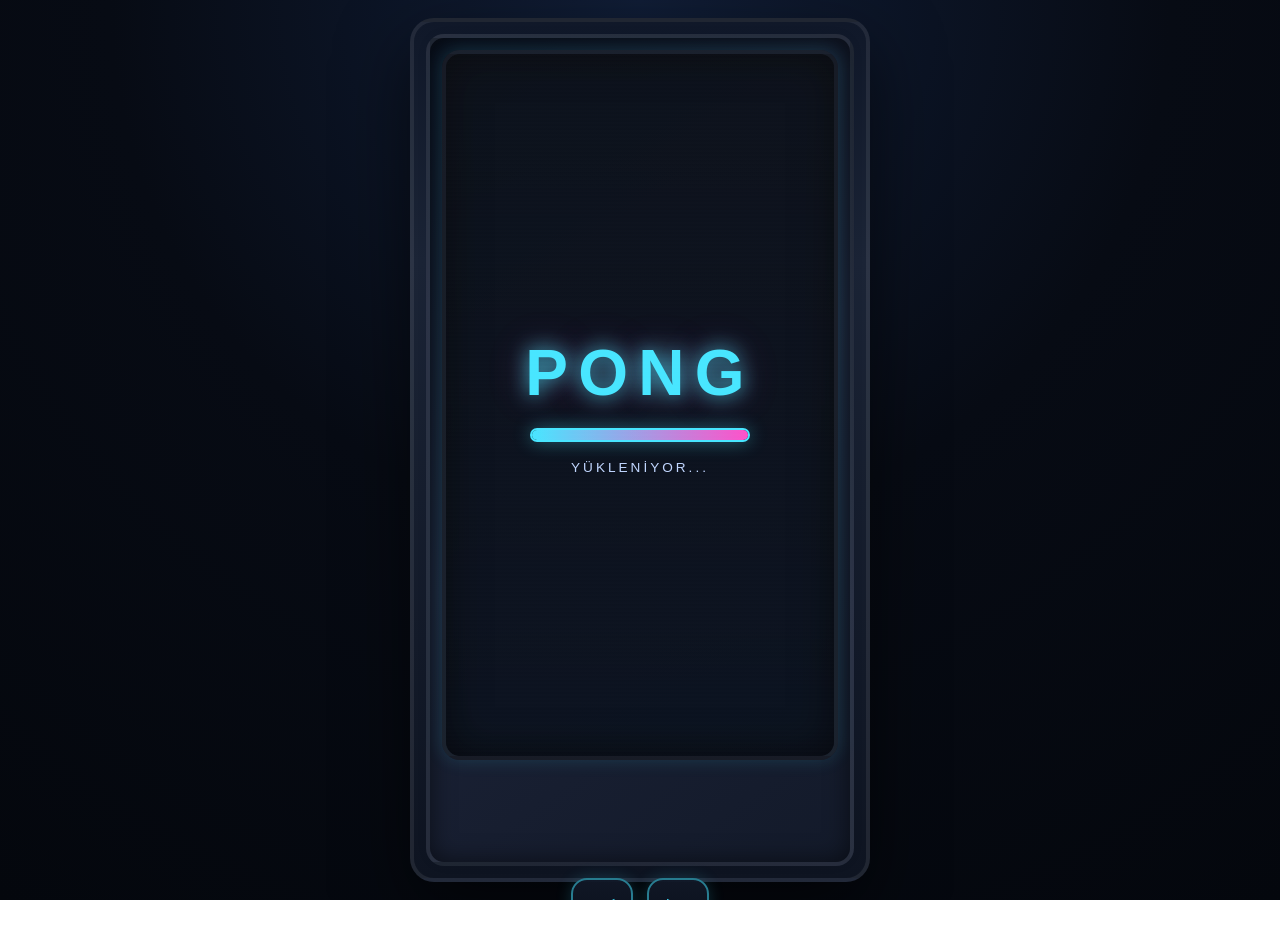
==== commit e64b1352: "Create full retro arcade cabinet Pong with 3D CRT style, separate files, boss effects, and mobile co" ====
--- a/index.html
+++ b/index.html
@@ -3,1046 +3,172 @@
 <head>
   <meta charset="UTF-8" />
   <meta name="viewport" content="width=device-width, initial-scale=1.0" />
-  <title>Advanced Pong Game - Mobile Edition</title>
-  <style>
-    :root {
-      --neon-blue: #00d9ff;
-      --neon-pink: #ff006e;
-      --neon-purple: #8338ec;
-      --neon-green: #3a86ff;
-      --bg: #0a0e27;
-      --text: #ffffff;
-      --theme: 'neon';
-    }
+  <title>Ping Pong Arcade Cabinet</title>
+  <link rel="stylesheet" href="style.css" />
+</head>
+<body>
+  <div class="cabinet-shell">
+    <div class="cabinet-bezel">
+      <div class="screen-wrapper">
+        <div id="loadingScreen" class="screen active">
+          <div class="loading-core">
+            <div class="arcade-logo">PONG</div>
+            <div class="loading-bar">
+              <div class="loading-progress"></div>
+            </div>
+            <div class="loading-text">YÜKLENİYOR...</div>
+          </div>
+        </div>
 
-    body.theme-neon {
-      --primary: #00d9ff;
-      --secondary: #ff006e;
-      --accent: #8338ec;
-      --bg-color: #0a0e27;
-      --panel-bg: rgba(15, 20, 50, 0.9);
-      --glow: 0 0 30px var(--primary), 0 0 60px rgba(0, 217, 255, 0.3);
-    }
+        <div id="menuScreen" class="screen">
+          <div class="menu-box panel">
+            <div class="menu-topbar">
+              <h1 class="arcade-title">PING PONG</h1>
+              <div class="lang-switcher">
+                <button class="lang-btn active" data-lang="tr">TR</button>
+                <button class="lang-btn" data-lang="en">EN</button>
+              </div>
+            </div>
 
-    body.theme-ocean {
-      --primary: #1e90ff;
-      --secondary: #00bfff;
-      --accent: #00ced1;
-      --bg-color: #001a33;
-      --panel-bg: rgba(0, 26, 51, 0.9);
-      --glow: 0 0 30px var(--primary), 0 0 60px rgba(30, 144, 255, 0.3);
-    }
+            <div class="menu-buttons">
+              <button class="action-btn primary" id="startBtn">OYNA</button>
+              <button class="action-btn" id="themeBtn">TEMA</button>
+              <button class="action-btn" id="settingsBtn">AYARLAR</button>
+            </div>
 
-    body.theme-sunset {
-      --primary: #ff6b35;
-      --secondary: #f7931e;
-      --accent: #fdb833;
-      --bg-color: #1a0f0f;
-      --panel-bg: rgba(50, 25, 20, 0.9);
-      --glow: 0 0 30px var(--primary), 0 0 60px rgba(255, 107, 53, 0.3);
-    }
+            <div class="theme-panel hidden" id="themePanel">
+              <div class="theme-grid">
+                <button class="theme-card active" data-theme="space">
+                  <span class="theme-name">UZAY</span>
+                  <span class="theme-preview space"></span>
+                </button>
+                <button class="theme-card" data-theme="forest">
+                  <span class="theme-name">ORMAN</span>
+                  <span class="theme-preview forest"></span>
+                </button>
+                <button class="theme-card" data-theme="cyber">
+                  <span class="theme-name">CYBER</span>
+                  <span class="theme-preview cyber"></span>
+                </button>
+                <button class="theme-card" data-theme="egypt">
+                  <span class="theme-name">MISIR</span>
+                  <span class="theme-preview egypt"></span>
+                </button>
+                <button class="theme-card" data-theme="ocean">
+                  <span class="theme-name">DENIZ</span>
+                  <span class="theme-preview ocean"></span>
+                </button>
+              </div>
+            </div>
 
-    * {
-      box-sizing: border-box;
-      margin: 0;
-      padding: 0;
-    }
+            <div class="settings-panel hidden" id="settingsPanel">
+              <div class="setting-row">
+                <span>SES</span>
+                <label class="switch">
+                  <input id="soundToggle" type="checkbox" checked />
+                  <span class="slider"></span>
+                </label>
+              </div>
+              <div class="setting-row">
+                <span>ZORLUK</span>
+                <select id="difficultySelect">
+                  <option value="easy">KOLAY</option>
+                  <option value="normal" selected>NORMAL</option>
+                  <option value="hard">ZOR</option>
+                  <option value="insane">ÇOK ZOR</option>
+                </select>
+              </div>
+              <div class="setting-row">
+                <span>HEDEF</span>
+                <select id="targetSelect">
+                  <option value="3">3</option>
+                  <option value="5" selected>5</option>
+                  <option value="7">7</option>
+                  <option value="10">10</option>
+                </select>
+              </div>
+            </div>
+          </div>
+        </div>
 
-    html, body {
-      width: 100%;
-      height: 100%;
-      font-family: 'Courier New', monospace;
-      background: linear-gradient(135deg, var(--bg-color) 0%, var(--bg-color) 100%);
-      color: var(--text);
-      overflow: hidden;
-    }
+        <div id="gameScreen" class="screen">
+          <div class="arcade-hud">
+            <div class="hud-pill" id="themeLabel">UZAY</div>
+            <div class="hud-pill score-pill"><span id="playerScore">0</span> : <span id="enemyScore">0</span></div>
+          </div>
+          <canvas id="gameCanvas" width="420" height="760"></canvas>
+          <div id="storyToast" class="story-toast"></div>
+          <div id="powerPill" class="power-pill"></div>
+          <button id="pauseBtn" class="pause-btn">DURAKLAT</button>
+        </div>
 
-    body {
-      display: grid;
-      place-items: center;
-    }
+        <div id="gameOverScreen" class="screen">
+          <div class="panel over-panel">
+            <div class="over-title">OYUN BİTTİ</div>
+            <div class="score-board">
+              <div class="result-row"><span>OYUNCU</span><strong id="finalPlayerScore">0</strong></div>
+              <div class="result-row"><span>RAKİP</span><strong id="finalEnemyScore">0</strong></div>
+            </div>
+            <div id="winnerText" class="winner-text">Rakip kazandı.</div>
+            <div class="over-actions">
+              <button id="retryBtn" class="action-btn primary">YENİDEN OYNA</button>
+              <button id="menuBtn" class="action-btn">ANA MENÜ</button>
+            </div>
+          </div>
+        </div>
+      </div>
+    </div>
 
-    .screen {
-      position: fixed;
-      inset: 0;
-      display: none;
-      place-items: center;
-      background: rgba(10, 14, 39, 0.95);
-      backdrop-filter: blur(10px);
-      z-index: 100;
-      width: 100vw;
-      height: 100vh;
-      overflow-y: auto;
-    }
-
-    .screen-active {
-      display: grid;
-    }
-
-    /* Loading Screen */
-    #loadingScreen {
-      background: linear-gradient(135deg, var(--bg-color), var(--bg-color));
-    }
-
-    .loading-container {
-      text-align: center;
-    }
-
-    .loading-title {
-      font-size: 3rem;
-      color: var(--primary);
-      text-shadow: 0 0 20px var(--primary);
-      margin-bottom: 30px;
-      letter-spacing: 0.15em;
-    }
-
-    .loading-bar {
-      width: 200px;
-      height: 8px;
-      background: rgba(255, 255, 255, 0.1);
-      border: 2px solid var(--primary);
-      border-radius: 10px;
-      margin: 20px auto;
-      overflow: hidden;
-      box-shadow: 0 0 15px var(--primary);
-    }
-
-    .loading-progress {
-      height: 100%;
-      background: linear-gradient(90deg, var(--primary), var(--accent));
-      width: 0%;
-      animation: loading 3s ease-in-out forwards;
-      box-shadow: 0 0 10px var(--primary);
-    }
-
-    @keyframes loading {
-      0% { width: 0%; }
-      100% { width: 100%; }
-    }
-
-    .loading-text {
-      color: var(--text);
-      margin-top: 20px;
-      font-size: 1rem;
-      animation: pulse 1s infinite;
-    }
-
-    @keyframes pulse {
-      0%, 100% { opacity: 1; }
-      50% { opacity: 0.5; }
-    }
-
-    /* Main Menu */
-    .menu-container {
-      width: 100vw;
-      height: 100vh;
-      display: grid;
-      grid-template-rows: auto 1fr auto;
-      overflow-y: auto;
-    }
-
-    .menu-header {
-      padding: 20px 15px;
-      text-align: center;
-    }
-
-    .menu-title {
-      font-size: 2.5rem;
-      color: var(--primary);
-      text-shadow: 0 0 20px var(--primary);
-      margin: 10px 0;
-      letter-spacing: 0.1em;
-    }
-
-    .menu-content {
-      display: flex;
-      flex-direction: column;
-      gap: 15px;
-      padding: 20px;
-      align-items: stretch;
-    }
-
-    .menu-button {
-      padding: 18px 25px;
-      font-size: 1.1rem;
-      background: rgba(0, 0, 0, 0.3);
-      border: 3px solid var(--primary);
-      color: var(--primary);
-      border-radius: 12px;
-      cursor: pointer;
-      font-weight: bold;
-      letter-spacing: 0.05em;
-      transition: all 0.3s ease;
-      box-shadow: 0 0 15px var(--primary);
-      text-shadow: 0 0 10px var(--primary);
-    }
-
-    .menu-button:hover {
-      transform: scale(1.05);
-      box-shadow: 0 0 25px var(--primary), 0 0 40px var(--primary);
-    }
-
-    .menu-button:active {
-      transform: scale(0.95);
-    }
-
-    .menu-footer {
-      display: flex;
-      justify-content: space-around;
-      gap: 10px;
-      padding: 15px;
-    }
-
-    .icon-button {
-      width: 50px;
-      height: 50px;
-      border: 2px solid var(--accent);
-      background: rgba(0, 0, 0, 0.3);
-      color: var(--accent);
-      border-radius: 8px;
-      font-size: 1.5rem;
-      cursor: pointer;
-      transition: all 0.3s ease;
-      box-shadow: 0 0 10px var(--accent);
-    }
-
-    .icon-button:hover {
-      transform: scale(1.1);
-      box-shadow: 0 0 20px var(--accent);
-    }
-
-    /* Game Screen - Vertical */
-    #gameScreen {
-      display: none;
-      width: 100vw;
-      height: 100vh;
-      flex-direction: column;
-      padding: 10px;
-      gap: 10px;
-    }
-
-    #gameScreen.screen-active {
-      display: flex;
-    }
-
-    .game-header {
-      display: flex;
-      justify-content: space-between;
-      align-items: center;
-      padding: 10px;
-      background: rgba(0, 0, 0, 0.3);
-      border-bottom: 2px solid var(--primary);
-      border-radius: 8px;
-    }
-
-    .scoreboard {
-      font-size: 1.8rem;
-      font-weight: bold;
-      color: var(--primary);
-      text-shadow: 0 0 15px var(--primary);
-    }
-
-    .game-canvas-container {
-      flex: 1;
-      display: flex;
-      justify-content: center;
-      align-items: center;
-      width: 100%;
-    }
-
-    canvas {
-      width: 100%;
-      height: 100%;
-      max-width: 100vw;
-      max-height: 85vh;
-      background: linear-gradient(180deg, rgba(10, 14, 39, 1), rgba(20, 30, 60, 1));
-      border: 3px solid var(--primary);
-      border-radius: 10px;
-      box-shadow: 0 0 30px var(--primary), inset 0 0 20px rgba(0, 0, 0, 0.5);
-    }
-
-    .game-stats {
-      display: flex;
-      justify-content: space-between;
-      padding: 8px 10px;
-      color: var(--secondary);
-      font-size: 0.85rem;
-      background: rgba(0, 0, 0, 0.3);
-      border-radius: 8px;
-    }
-
-    /* Shop Screen */
-    .shop-container {
-      width: 100vw;
-      height: 100vh;
-      display: flex;
-      flex-direction: column;
-      padding: 20px 15px;
-      gap: 15px;
-      overflow-y: auto;
-    }
-
-    .shop-title {
-      font-size: 2rem;
-      color: var(--primary);
-      text-shadow: 0 0 15px var(--primary);
-      text-align: center;
-      margin-bottom: 10px;
-    }
-
-    .theme-selector {
-      display: flex;
-      flex-direction: column;
-      gap: 12px;
-    }
-
-    .theme-card {
-      background: rgba(0, 0, 0, 0.3);
-      border: 3px solid var(--accent);
-      border-radius: 12px;
-      padding: 15px;
-      cursor: pointer;
-      transition: all 0.3s ease;
-      box-shadow: 0 0 15px rgba(0, 0, 0, 0.5);
-    }
-
-    .theme-card:hover {
-      transform: translateY(-5px);
-      box-shadow: 0 0 25px var(--accent);
-    }
-
-    .theme-card.active {
-      border-color: var(--primary);
-      background: rgba(0, 0, 0, 0.5);
-      box-shadow: 0 0 30px var(--primary), 0 0 40px var(--primary);
-    }
-
-    .theme-name {
-      font-size: 1.2rem;
-      font-weight: bold;
-      color: var(--text);
-      margin-bottom: 8px;
-    }
-
-    .theme-preview {
-      display: flex;
-      gap: 8px;
-      height: 30px;
-      border-radius: 6px;
-      overflow: hidden;
-    }
-
-    .theme-preview-color {
-      flex: 1;
-      border-radius: 4px;
-      box-shadow: 0 0 10px currentColor;
-    }
-
-    .back-button {
-      padding: 12px 20px;
-      background: rgba(0, 0, 0, 0.3);
-      border: 2px solid var(--secondary);
-      color: var(--secondary);
-      border-radius: 8px;
-      cursor: pointer;
-      font-weight: bold;
-      transition: all 0.3s ease;
-      margin-top: 10px;
-    }
-
-    .back-button:hover {
-      transform: scale(1.05);
-      box-shadow: 0 0 15px var(--secondary);
-    }
-
-    /* Settings Screen */
-    .settings-container {
-      width: 100vw;
-      height: 100vh;
-      display: flex;
-      flex-direction: column;
-      padding: 20px 15px;
-      gap: 20px;
-      overflow-y: auto;
-    }
-
-    .settings-title {
-      font-size: 2rem;
-      color: var(--primary);
-      text-shadow: 0 0 15px var(--primary);
-      text-align: center;
-    }
-
-    .settings-group {
-      background: rgba(0, 0, 0, 0.3);
-      border: 2px solid var(--accent);
-      border-radius: 12px;
-      padding: 15px;
-      gap: 15px;
-    }
-
-    .settings-item {
-      display: flex;
-      justify-content: space-between;
-      align-items: center;
-      padding: 12px 0;
-      border-bottom: 1px solid rgba(255, 255, 255, 0.1);
-    }
-
-    .settings-item:last-child {
-      border-bottom: none;
-    }
-
-    .settings-label {
-      font-weight: bold;
-      color: var(--text);
-    }
-
-    .settings-value {
-      color: var(--secondary);
-    }
-
-    input[type="checkbox"] {
-      width: 30px;
-      height: 30px;
-      cursor: pointer;
-    }
-
-    select {
-      background: rgba(0, 0, 0, 0.5);
-      border: 2px solid var(--primary);
-      color: var(--primary);
-      border-radius: 8px;
-      padding: 8px 12px;
-      font-size: 1rem;
-      font-family: 'Courier New', monospace;
-      cursor: pointer;
-      box-shadow: 0 0 10px var(--primary);
-    }
-
-    /* Game Over Screen */
-    .gameover-container {
-      display: flex;
-      flex-direction: column;
-      align-items: center;
-      justify-content: center;
-      gap: 20px;
-      padding: 20px;
-      text-align: center;
-      width: 100%;
-      height: 100%;
-    }
-
-    .gameover-title {
-      font-size: 3rem;
-      color: var(--secondary);
-      text-shadow: 0 0 20px var(--secondary);
-      animation: pulse 1s infinite;
-    }
-
-    .gameover-stats {
-      background: rgba(0, 0, 0, 0.3);
-      border: 3px solid var(--primary);
-      border-radius: 15px;
-      padding: 30px 20px;
-      box-shadow: 0 0 30px var(--primary);
-      width: 90%;
-      max-width: 350px;
-    }
-
-    .stat-row {
-      font-size: 1.3rem;
-      margin: 15px 0;
-      color: var(--text);
-    }
-
-    .stat-value {
-      color: var(--primary);
-      font-weight: bold;
-      font-size: 1.8rem;
-      text-shadow: 0 0 15px var(--primary);
-    }
-
-    .gameover-buttons {
-      display: flex;
-      flex-direction: column;
-      gap: 12px;
-      width: 100%;
-      padding: 0 20px;
-    }
-
-    .gameover-button {
-      padding: 15px 30px;
-      font-size: 1.1rem;
-      background: rgba(0, 0, 0, 0.3);
-      border: 3px solid var(--primary);
-      color: var(--primary);
-      border-radius: 10px;
-      cursor: pointer;
-      font-weight: bold;
-      transition: all 0.3s ease;
-      box-shadow: 0 0 15px var(--primary);
-    }
-
-    .gameover-button:hover {
-      transform: scale(1.05);
-      box-shadow: 0 0 25px var(--primary);
-    }
-
-    @media (max-width: 768px) {
-      .menu-title {
-        font-size: 1.8rem;
-      }
-      
-      .menu-button {
-        padding: 14px 20px;
-        font-size: 1rem;
-      }
-    }
-  </style>
-</head>
-<body class="theme-neon">
-  <!-- Loading Screen -->
-  <div id="loadingScreen" class="screen screen-active">
-    <div class="loading-container">
-      <div class="loading-title">⚡ PONG ⚡</div>
-      <div class="loading-bar">
-        <div class="loading-progress"></div>
-      </div>
-      <div class="loading-text">Oyun yükleniyor...</div>
+    <div class="controls-panel">
+      <button class="player-btn" id="leftBtn">◀</button>
+      <button class="player-btn" id="rightBtn">▶</button>
     </div>
   </div>
 
-  <!-- Main Menu -->
-  <div id="mainMenuScreen" class="screen">
-    <div class="menu-container">
-      <div class="menu-header">
-        <div class="menu-title">⚡ PONG ⚡</div>
-      </div>
-      
-      <div class="menu-content">
-        <button class="menu-button" onclick="startCountdown()">▶ OYNA</button>
-        <button class="menu-button" onclick="showShop()">🛍 MAĞAZA</button>
-        <button class="menu-button" onclick="showSettings()">⚙ AYARLAR</button>
-      </div>
-      
-      <div class="menu-footer">
-        <button class="icon-button" onclick="toggleSound()" id="soundBtn">🔊</button>
-        <button class="icon-button" onclick="showAbout()">ℹ</button>
-      </div>
-    </div>
-  </div>
+  <script src="script.js"></script>
+</body>
+</html>
 
-  <!-- Game Screen (Vertical) -->
-  <div id="gameScreen" class="screen">
-    <div class="game-header">
-      <span>Oyuncu</span>
-      <div class="scoreboard">
-        <span id="left-score">0</span> - <span id="right-score">0</span>
-      </div>
-      <span>Bilgisayar</span>
-    </div>
-    <div class="game-canvas-container">
-      <canvas id="game" width="400" height="600"></canvas>
-    </div>
-    <div class="game-stats">
-      <span id="ball-speed">Hız: 0</span>
-      <span id="game-fps">FPS: 60</span>
-    </div>
-  </div>
 
-  <!-- Countdown Screen -->
-  <div id="countdownScreen" class="screen">
-    <div style="font-size: 6rem; font-weight: bold; color: var(--primary); text-shadow: 0 0 30px var(--primary); animation: pulse 1s infinite;" id="countdownDisplay">3</div>
-  </div>
 
-  <!-- Game Over Screen -->
-  <div id="gameOverScreen" class="screen">
-    <div class="gameover-container">
-      <div class="gameover-title">💔 OYUN BİTTİ</div>
-      <div class="gameover-stats">
-        <div class="stat-row">Son Skor</div>
-        <div class="stat-value" id="finalScore">0 - 0</div>
-        <div class="stat-row" style="margin-top: 20px;" id="resultText">Oyuncu Kazandı!</div>
-      </div>
-      <div class="gameover-buttons">
-        <button class="gameover-button" onclick="startCountdown()">🔄 YENİDEN OYNA</button>
-        <button class="gameover-button" onclick="backToMenu()">🏠 ANA MENÜ</button>
-      </div>
-    </div>
-  </div>
 
-  <!-- Shop Screen -->
-  <div id="shopScreen" class="screen">
-    <div class="shop-container">
-      <div class="shop-title">🛍 TEMA MAĞAZASI</div>
-      <div class="theme-selector">
-        <div class="theme-card active" id="themeNeon" onclick="selectTheme('neon')">
-          <div class="theme-name">Neon</div>
-          <div class="theme-preview">
-            <div class="theme-preview-color" style="background: #00d9ff; color: #00d9ff;"></div>
-            <div class="theme-preview-color" style="background: #ff006e; color: #ff006e;"></div>
-            <div class="theme-preview-color" style="background: #8338ec; color: #8338ec;"></div>
-          </div>
-        </div>
 
-        <div class="theme-card" id="themeOcean" onclick="selectTheme('ocean')">
-          <div class="theme-name">Okyanus</div>
-          <div class="theme-preview">
-            <div class="theme-preview-color" style="background: #1e90ff; color: #1e90ff;"></div>
-            <div class="theme-preview-color" style="background: #00bfff; color: #00bfff;"></div>
-            <div class="theme-preview-color" style="background: #00ced1; color: #00ced1;"></div>
-          </div>
-        </div>
 
-        <div class="theme-card" id="themeSunset" onclick="selectTheme('sunset')">
-          <div class="theme-name">Gün Batımı</div>
-          <div class="theme-preview">
-            <div class="theme-preview-color" style="background: #ff6b35; color: #ff6b35;"></div>
-            <div class="theme-preview-color" style="background: #f7931e; color: #f7931e;"></div>
-            <div class="theme-preview-color" style="background: #fdb833; color: #fdb833;"></div>
-          </div>
-        </div>
-      </div>
-      <button class="back-button" onclick="backToMenu()">← GERİ</button>
-    </div>
-  </div>
 
-  <!-- Settings Screen -->
-  <div id="settingsScreen" class="screen">
-    <div class="settings-container">
-      <div class="settings-title">⚙ AYARLAR</div>
-      
-      <div class="settings-group">
-        <div class="settings-item">
-          <span class="settings-label">🔊 Ses Efektleri</span>
-          <input type="checkbox" id="soundToggle" checked onchange="toggleSound()">
-        </div>
-        
-        <div class="settings-item">
-          <span class="settings-label">Zorluk Seviyesi</span>
-          <select id="difficultySelect" onchange="saveDifficulty()">
-            <option value="easy">Kolay</option>
-            <option value="normal" selected>Normal</option>
-            <option value="hard">Zor</option>
-            <option value="extreme">Çok Zor</option>
-          </select>
-        </div>
 
-        <div class="settings-item">
-          <span class="settings-label">Hedef Skor</span>
-          <select id="targetScore" onchange="saveTargetScore()">
-            <option value="3">3 Puan</option>
-            <option value="5" selected>5 Puan</option>
-            <option value="10">10 Puan</option>
-          </select>
-        </div>
-      </div>
-      
-      <button class="back-button" onclick="backToMenu()">← GERİ</button>
-    </div>
-  </div>
 
-  <script>
-    // Theme System
-    function selectTheme(themeName) {
-      document.body.className = `theme-${themeName}`;
-      document.querySelectorAll('.theme-card').forEach(card => card.classList.remove('active'));
-      document.getElementById(`theme${themeName.charAt(0).toUpperCase() + themeName.slice(1)}`).classList.add('active');
-      localStorage.setItem('selectedTheme', themeName);
-    }
 
-    // Load saved theme
-    const savedTheme = localStorage.getItem('selectedTheme') || 'neon';
-    selectTheme(savedTheme);
 
-    // Audio System
-    let soundEnabled = localStorage.getItem('soundEnabled') !== 'false';
-    document.getElementById('soundToggle').checked = soundEnabled;
 
-    function toggleSound() {
-      soundEnabled = !soundEnabled;
-      localStorage.setItem('soundEnabled', soundEnabled);
-      document.getElementById('soundBtn').textContent = soundEnabled ? '🔊' : '🔇';
-    }
 
-    const AudioSystem = {
-      play(type) {
-        if (!soundEnabled) return;
-        const AudioCtx = window.AudioContext || window.webkitAudioContext;
-        if (!AudioCtx) return;
 
-        const ctx = new AudioCtx();
-        const osc = ctx.createOscillator();
-        const gain = ctx.createGain();
 
-        osc.type = "square";
-        osc.connect(gain);
-        gain.connect(ctx.destination);
 
-        const sounds = {
-          paddle: { freq: 260, dur: 0.06, vol: 0.05 },
-          wall: { freq: 180, dur: 0.04, vol: 0.03 },
-          score: { freq: 520, dur: 0.15, vol: 0.06 },
-          start: { freq: 880, dur: 0.2, vol: 0.06 },
-          countdown: { freq: 440, dur: 0.1, vol: 0.05 },
-          gameover: { freq: 100, dur: 0.4, vol: 0.07 }
-        };
 
-        const sound = sounds[type] || sounds.paddle;
-        osc.frequency.value = sound.freq;
-        gain.gain.value = sound.vol;
-        osc.start();
-        gain.gain.exponentialRampToValueAtTime(0.0001, ctx.currentTime + sound.dur);
-        osc.stop(ctx.currentTime + sound.dur);
-        setTimeout(() => ctx.close(), sound.dur * 1000 + 50);
-      }
-    };
 
-    // Settings Management
-    function saveDifficulty() {
-      localStorage.setItem('difficulty', document.getElementById('difficultySelect').value);
-    }
 
-    function saveTargetScore() {
-      localStorage.setItem('targetScore', document.getElementById('targetScore').value);
-    }
 
-    // Load saved settings
-    const savedDifficulty = localStorage.getItem('difficulty') || 'normal';
-    document.getElementById('difficultySelect').value = savedDifficulty;
-    const savedTarget = localStorage.getItem('targetScore') || '5';
-    document.getElementById('targetScore').value = savedTarget;
 
-    // Screen Management
-    function setScreen(name) {
-      document.querySelectorAll('.screen').forEach(s => s.classList.remove('screen-active'));
-      document.getElementById(name).classList.add('screen-active');
-    }
 
-    function showShop() {
-      setScreen('shopScreen');
-    }
 
-    function showSettings() {
-      setScreen('settingsScreen');
-    }
 
-    function showAbout() {
-      alert('Pong Oyunu - Mobil Sürüm\n\nRetro tarzında, modern özellikleriyle geliştirilmiş Pong oyunu.\n\n🎮 Eğlenceli Oyunlar!');
-    }
 
-    function backToMenu() {
-      setScreen('mainMenuScreen');
-    }
 
-    // Particle System
-    const particles = [];
-    class Particle {
-      constructor(x, y, vx, vy, color, life) {
-        this.x = x;
-        this.y = y;
-        this.vx = vx;
-        this.vy = vy;
-        this.color = color;
-        this.life = life;
-        this.maxLife = life;
-      }
-      update() {
-        this.x += this.vx;
-        this.y += this.vy;
-        this.vy += 0.15;
-        this.life--;
-      }
-      draw(ctx) {
-        const alpha = this.life / this.maxLife;
-        ctx.fillStyle = this.color.replace(')', `, ${alpha})`);
-        ctx.fillRect(this.x, this.y, 4, 4);
-      }
-    }
 
-    function createParticles(x, y, color, count) {
-      for (let i = 0; i < count; i++) {
-        const angle = (Math.PI * 2 * i) / count;
-        const vx = Math.cos(angle) * (Math.random() * 4 + 2);
-        const vy = Math.sin(angle) * (Math.random() * 4 + 2);
-        particles.push(new Particle(x, y, vx, vy, color, 50));
-      }
-    }
 
-    // Game Logic
-    const canvas = document.getElementById('game');
-    const ctx = canvas.getContext('2d');
 
-    const styles = getComputedStyle(document.documentElement);
-    const colors = {
-      primary: styles.getPropertyValue('--primary'),
-      secondary: styles.getPropertyValue('--secondary'),
-      accent: styles.getPropertyValue('--accent')
-    };
 
-    let gameState = 'menu';
-    let frameTime = 0;
-    let fps = 60;
-    let targetScore = parseInt(localStorage.getItem('targetScore') || '5');
 
-    // Paddles (vertical layout)
-    const paddle = {
-      player: { x: 15, y: 250, w: 60, h: 15, score: 0, speed: 12 },
-      ai: { x: 325, y: 250, w: 60, h: 15, score: 0 }
-    };
 
-    const ball = {
-      x: 200,
-      y: 300,
-      r: 6,
-      vx: 4,
-      vy: 4
-    };
 
-    let touchX = 200;
-    const keys = { ArrowLeft: false, ArrowRight: false };
 
-    function clamp(v, min, max) {
-      return Math.min(Math.max(v, min), max);
-    }
 
-    function startCountdown() {
-      gameState = 'countdown';
-      setScreen('countdownScreen');
-      let count = 3;
-      document.getElementById('countdownDisplay').textContent = count;
-      AudioSystem.play('countdown');
 
-      const interval = setInterval(() => {
-        count--;
-        if (count > 0) {
-          document.getElementById('countdownDisplay').textContent = count;
-          AudioSystem.play('countdown');
-        } else {
-          clearInterval(interval);
-          gameState = 'playing';
-          setScreen('gameScreen');
-          AudioSystem.play('start');
-          resetGame();
-        }
-      }, 1000);
-    }
 
-    function resetGame() {
-      paddle.player.score = 0;
-      paddle.ai.score = 0;
-      paddle.player.y = 250;
-      paddle.ai.y = 250;
-      ball.x = 200;
-      ball.y = 300;
-      ball.vx = 4;
-      ball.vy = 4;
-      document.getElementById('left-score').textContent = 0;
-      document.getElementById('right-score').textContent = 0;
-    }
 
-    function updatePaddles() {
-      // Player paddle (bottom) - touch/keyboard control
-      if (keys.ArrowLeft) {
-        paddle.player.x -= paddle.player.speed;
-      } else if (keys.ArrowRight) {
-        paddle.player.x += paddle.player.speed;
-      } else {
-        const targetX = clamp(touchX - 30, 0, canvas.width - paddle.player.w);
-        paddle.player.x += (targetX - paddle.player.x) * 0.3;
-      }
-      paddle.player.x = clamp(paddle.player.x, 0, canvas.width - paddle.player.w);
 
-      // AI paddle (top)
-      const difficulty = localStorage.getItem('difficulty') || 'normal';
-      const aiReaction = { easy: 0.06, normal: 0.12, hard: 0.18, extreme: 0.25 }[difficulty];
-      const targetX = ball.x - paddle.ai.w / 2;
-      paddle.ai.x += (targetX - paddle.ai.x) * aiReaction;
-      paddle.ai.x = clamp(paddle.ai.x, 0, canvas.width - paddle.ai.w);
-    }
 
-    function updateBall() {
-      ball.x += ball.vx;
-      ball.y += ball.vy;
 
-      // Wall collision (left/right)
-      if (ball.x - ball.r <= 0 || ball.x + ball.r >= canvas.width) {
-        ball.vx *= -1;
-        ball.x = clamp(ball.x, ball.r, canvas.width - ball.r);
-        AudioSystem.play('wall');
-        createParticles(ball.x, ball.y, 'rgba(0, 217, 255', 8);
-      }
 
-      // Paddle collision (top - AI)
-      if (ball.y - ball.r <= paddle.ai.y + paddle.ai.h &&
-          ball.y > paddle.ai.y &&
-          ball.x >= paddle.ai.x &&
-          ball.x <= paddle.ai.x + paddle.ai.w &&
-          ball.vy < 0) {
-        const hit = (ball.x - (paddle.ai.x + paddle.ai.w / 2)) / (paddle.ai.w / 2);
-        ball.y = paddle.ai.y + paddle.ai.h + ball.r;
-        ball.vy = Math.abs(ball.vy) * 1.05;
-        ball.vx = hit * 8;
-        AudioSystem.play('paddle');
-        createParticles(ball.x, ball.y, 'rgba(131, 56, 236', 12);
-      }
 
-      // Paddle collision (bottom - Player)
-      if (ball.y + ball.r >= paddle.player.y &&
-          ball.y < paddle.player.y + paddle.player.h &&
-          ball.x >= paddle.player.x &&
-          ball.x <= paddle.player.x + paddle.player.w &&
-          ball.vy > 0) {
-        const hit = (ball.x - (paddle.player.x + paddle.player.w / 2)) / (paddle.player.w / 2);
-        ball.y = paddle.player.y - ball.r;
-        ball.vy = -Math.abs(ball.vy) * 1.05;
-        ball.vx = hit * 8;
-        AudioSystem.play('paddle');
-        createParticles(ball.x, ball.y, 'rgba(255, 0, 110', 12);
-      }
 
-      // Scoring
-      if (ball.y < 0) {
-        paddle.player.score++;
-        AudioSystem.play('score');
-        createParticles(200, 300, 'rgba(58, 134, 255', 20);
-        document.getElementById('left-score').textContent = paddle.player.score;
-        if (paddle.player.score >= targetScore) endGame(true);
-        else resetBall();
-      }
-      if (ball.y > canvas.height) {
-        paddle.ai.score++;
-        AudioSystem.play('score');
-        createParticles(200, 300, 'rgba(58, 134, 255', 20);
-        document.getElementById('right-score').textContent = paddle.ai.score;
-        if (paddle.ai.score >= targetScore) endGame(false);
-        else resetBall();
-      }
-
-      document.getElementById('ball-speed').textContent = `Hız: ${Math.round(Math.sqrt(ball.vx * ball.vx + ball.vy * ball.vy) * 10) / 10}`;
-    }
-
-    function resetBall() {
-      ball.x = 200;
-      ball.y = 300;
-      ball.vx = (Math.random() - 0.5) * 8;
-      ball.vy = (Math.random() - 0.5) * 8;
-    }
-
-    function endGame(playerWon) {
-      gameState = 'over';
-      document.getElementById('finalScore').textContent = `${paddle.player.score} - ${paddle.ai.score}`;
-      document.getElementById('resultText').textContent = playerWon ? '🎉 Oyuncu Kazandı!' : '🤖 Bilgisayar Kazandı!';
-      setScreen('gameOverScreen');
-      AudioSystem.play('gameover');
-    }
-
-    function draw() {
-      // Background
-      ctx.fillStyle = 'rgba(10, 14, 39, 0.1)';
-      ctx.fillRect(0, 0, canvas.width, canvas.height);
-
-      // Grid
-      const primaryColor = getComputedStyle(document.documentElement).getPropertyValue('--primary');
-      ctx.strokeStyle = 'rgba(0, 217, 255, 0.05)';
-      ctx.lineWidth = 1;
-      for (let i = 0; i < canvas.width; i += 40) {
-        ctx.beginPath();
-        ctx.moveTo(i, 0);
-        ctx.lineTo(i, canvas.height);
-        ctx.stroke();
-      }
-      for (let i = 0; i < canvas.height; i += 40) {
-        ctx.beginPath();
-        ctx.moveTo(0, i);
-        ctx.lineTo(canvas.width, i);
-        ctx.stroke();
-      }
-
-      // Center line (dashed)
-      ctx.strokeStyle = 'rgba(0, 217, 255, 0.2)';
-      ctx.lineWidth = 2;
-      ctx.setLineDash([5, 5]);
-      ctx.beginPath();
-      ctx.moveTo(0, canvas.height / 2);
-      ctx.lineTo(canvas.width, canvas.height / 2);
-      ctx.stroke();
-      ctx.setLineDash([]);
-
-      // Paddles with glow
-      ctx.fillStyle = 'rgba(131, 56, 236, 0.8)';
-      ctx.shadowColor = '#8338ec';
-      ctx.shadowBlur = 15;
-      ctx.fillRect(paddle.ai.x, paddle.ai.y, paddle.ai.w, paddle.ai.h);
-
-      ctx.fillStyle = 'rgba(255, 0, 110, 0.8)';
-      ctx.shadowColor = '#ff006e';
-      ctx.fillRect(paddle.player.x, paddle.player.y, paddle.player.w, paddle.player.h);
-
-      // Ball with glow
-      ctx.fillStyle = 'rgba(0, 217, 255, 1)';
-      ctx.shadowColor = '#00d9ff';
-      ctx.shadowBlur = 20;
-      ctx.beginPath();
-      ctx.arc(ball.x, ball.y, ball.r, 0, Math.PI * 2);
-      ctx.fill();
-      ctx.shadowBlur = 0;
-
-      // Particles
-      for (let i = particles.length - 1; i >= 0; i--) {
-        particles[i].update();
-        particles[i].draw(ctx);
-        if (particles[i].life <= 0) particles.splice(i, 1);
-      }
-    }
-
-    let lastTime = performance.now();
-    let frameCount = 0;
-    function gameLoop(time) {
-      frameCount++;
-      if (time - lastTime >= 1000) {
-        fps = frameCount;
-        document.getElementById('game-fps').textContent = `FPS: ${fps}`;
-        frameCount = 0;
-        lastTime = time;
-      }
-
-      if (gameState === 'playing') {
-        updatePaddles();
-        updateBall();
-      }
-      draw();
-      requestAnimationFrame(gameLoop);
-    }
-
-    // Input handling
-    document.addEventListener('keydown', e => {
-      if (['ArrowLeft', 'ArrowRight'].includes(e.key)) e.preventDefault();
-      if (e.key in keys) keys[e.key] = true;
-    });
-
-    document.addEventListener('keyup', e => {
-      if (e.key in keys) keys[e.key] = false;
-    });
-
-    canvas.addEventListener('touchmove', e => {
-      const rect = canvas.getBoundingClientRect();
-      touchX = (e.touches[0].clientX - rect.left) * (canvas.width / rect.width);
-    });
-
-    canvas.addEventListener('mousemove', e => {
-      const rect = canvas.getBoundingClientRect();
-      touchX = (e.clientX - rect.left) * (canvas.width / rect.width);
-    });
-
-    // Loading screen transition
-    setTimeout(() => {
-      setScreen('mainMenuScreen');
-      document.getElementById('soundBtn').textContent = soundEnabled ? '🔊' : '🔇';
-    }, 3000);
-
-    requestAnimationFrame(gameLoop);
-  </script>
-</body>
-</html>
--- a/style.css
+++ b/style.css
@@ -0,0 +1,544 @@
+* {
+  box-sizing: border-box;
+  margin: 0;
+  padding: 0;
+}
+
+:root {
+  --bg: #070b14;
+  --cabinet-dark: #111827;
+  --cabinet-mid: #1a2335;
+  --panel: rgba(11, 18, 32, 0.95);
+  --screen-bg: #07141d;
+  --neon: #43e5ff;
+  --pink: #ff4cc8;
+  --yellow: #ffd166;
+  --green: #8ef1c6;
+  --text: #edf6ff;
+  --muted: #bfd5ff;
+}
+
+html, body {
+  width: 100%;
+  height: 100%;
+  margin: 0;
+  font-family: "Segoe UI", Tahoma, Geneva, Verdana, sans-serif;
+  background: radial-gradient(circle at top, #101d36, #070b14 48%, #04070d 100%);
+  color: var(--text);
+  overflow: hidden;
+}
+
+body {
+  display: grid;
+  place-items: center;
+}
+
+.cabinet-shell {
+  width: min(94vw, 460px);
+  height: min(96vh, 920px);
+  background: linear-gradient(180deg, #0f1728, #1a2335 28%, #0d1320 100%);
+  border: 4px solid rgba(255,255,255,0.08);
+  border-radius: 24px;
+  box-shadow: 0 28px 70px rgba(0,0,0,0.55), inset 0 0 30px rgba(255,255,255,0.02);
+  padding: 12px;
+  position: relative;
+}
+
+.cabinet-bezel {
+  width: 100%;
+  height: 100%;
+  background: linear-gradient(145deg, #0b1220, #1b2236 50%, #131a2a);
+  border: 4px solid rgba(255,255,255,0.08);
+  border-radius: 18px;
+  padding: 12px;
+  box-shadow: inset 0 0 24px rgba(0,0,0,0.55);
+}
+
+.screen-wrapper {
+  width: 100%;
+  height: calc(100% - 90px);
+  background: linear-gradient(180deg, rgba(3,8,18,0.95), rgba(8,15,28,0.96));
+  border: 4px solid rgba(255,255,255,0.08);
+  border-radius: 18px;
+  position: relative;
+  overflow: hidden;
+  box-shadow: inset 0 0 40px rgba(0,0,0,0.7), 0 0 18px rgba(67,229,255,0.15);
+}
+
+.screen-wrapper::before {
+  content: "";
+  position: absolute;
+  inset: 0;
+  background: linear-gradient(rgba(255,255,255,0.04), rgba(255,255,255,0.015));
+  pointer-events: none;
+  z-index: 20;
+}
+
+.screen-wrapper::after {
+  content: "";
+  position: absolute;
+  inset: 0;
+  background: repeating-linear-gradient(
+    to bottom,
+    rgba(255,255,255,0.05),
+    rgba(255,255,255,0.05) 1px,
+    transparent 2px,
+    transparent 4px
+  );
+  mix-blend-mode: overlay;
+  opacity: 0.3;
+  pointer-events: none;
+  z-index: 21;
+}
+
+.screen {
+  position: absolute;
+  inset: 0;
+  display: none;
+  place-items: center;
+  z-index: 1;
+}
+
+.screen.active {
+  display: grid;
+}
+
+.panel {
+  width: min(88vw, 360px);
+  background: rgba(11,18,32,0.92);
+  border: 2px solid rgba(67, 229, 255, 0.52);
+  border-radius: 18px;
+  box-shadow: 0 0 26px rgba(67,229,255,0.18), inset 0 0 20px rgba(255,255,255,0.03);
+  padding: 18px 16px;
+}
+
+.loading-core {
+  display: grid;
+  gap: 18px;
+  text-align: center;
+  place-items: center;
+}
+
+.arcade-logo {
+  font-size: clamp(2.2rem, 9vw, 4rem);
+  font-weight: 900;
+  letter-spacing: 0.16em;
+  color: var(--neon);
+  text-shadow: 0 0 20px rgba(67,229,255,0.8), 0 0 40px rgba(255,76,200,0.3);
+  animation: pulse 1.2s infinite ease-in-out;
+}
+
+.loading-bar {
+  width: min(70vw, 220px);
+  height: 14px;
+  border: 2px solid var(--neon);
+  border-radius: 999px;
+  background: rgba(255,255,255,0.05);
+  overflow: hidden;
+  box-shadow: 0 0 18px rgba(67,229,255,0.38);
+}
+
+.loading-progress {
+  width: 0%;
+  height: 100%;
+  background: linear-gradient(90deg, var(--neon), var(--pink));
+  animation: load 2s ease-in-out forwards;
+}
+
+.loading-text {
+  font-size: 0.85rem;
+  letter-spacing: 0.22em;
+  color: var(--muted);
+  text-transform: uppercase;
+}
+
+@keyframes load {
+  0% { width: 0%; }
+  100% { width: 100%; }
+}
+
+@keyframes pulse {
+  0%,100% { transform: scale(1); opacity: 1; }
+  50% { transform: scale(1.08); opacity: 0.8; }
+}
+
+.menu-box {
+  width: min(88vw, 360px);
+  display: grid;
+  gap: 12px;
+}
+
+.menu-topbar {
+  display: flex;
+  justify-content: space-between;
+  align-items: center;
+  gap: 10px;
+}
+
+.arcade-title {
+  font-size: clamp(1.3rem, 5vw, 2rem);
+  letter-spacing: 0.12em;
+  font-weight: 900;
+  color: var(--neon);
+  text-shadow: 0 0 18px rgba(67,229,255,0.7);
+}
+
+.lang-switcher {
+  display: flex;
+  gap: 6px;
+  padding: 4px;
+  background: rgba(255,255,255,0.04);
+  border: 1px solid rgba(255,255,255,0.08);
+  border-radius: 999px;
+}
+
+.lang-btn {
+  border: none;
+  border-radius: 999px;
+  background: transparent;
+  color: var(--muted);
+  padding: 6px 10px;
+  font-weight: 800;
+  cursor: pointer;
+}
+
+.lang-btn.active {
+  background: var(--neon);
+  color: #081116;
+  box-shadow: 0 0 14px rgba(67,229,255,0.7);
+}
+
+.menu-buttons {
+  display: grid;
+  gap: 10px;
+  margin-top: 8px;
+}
+
+.action-btn {
+  border: 2px solid var(--neon);
+  background: rgba(16,24,39,0.7);
+  color: var(--neon);
+  border-radius: 10px;
+  padding: 14px 18px;
+  font-size: 0.9rem;
+  letter-spacing: 0.14em;
+  font-weight: 900;
+  cursor: pointer;
+  transition: transform .15s ease, box-shadow .2s ease;
+  text-transform: uppercase;
+}
+
+.action-btn:hover {
+  transform: translateY(-1px);
+  box-shadow: 0 0 18px rgba(67,229,255,0.3);
+}
+
+.action-btn.primary {
+  background: linear-gradient(135deg, var(--neon), rgba(255,255,255,0.18));
+  color: #06131d;
+  border-color: transparent;
+}
+
+.theme-panel,
+.settings-panel {
+  margin-top: 8px;
+  border-radius: 12px;
+  background: rgba(255,255,255,0.03);
+  border: 1px solid rgba(255,255,255,0.08);
+  padding: 10px;
+}
+
+.hidden {
+  display: none;
+}
+
+.theme-grid {
+  display: grid;
+  grid-template-columns: repeat(2, minmax(110px,1fr));
+  gap: 10px;
+}
+
+.theme-card {
+  background: rgba(255,255,255,0.02);
+  border: 2px solid rgba(255,255,255,0.08);
+  border-radius: 12px;
+  display: grid;
+  gap: 8px;
+  padding: 8px 8px 10px;
+  cursor: pointer;
+  transition: all 0.2s ease;
+}
+
+.theme-card.active {
+  border-color: var(--neon);
+  box-shadow: 0 0 14px rgba(67,229,255,0.28);
+}
+
+.theme-name {
+  font-size: 0.7rem;
+  letter-spacing: 0.12em;
+  color: var(--text);
+  font-weight: 800;
+  text-transform: uppercase;
+}
+
+.theme-preview {
+  display: block;
+  width: 100%;
+  height: 34px;
+  border-radius: 8px;
+  border: 1px solid rgba(255,255,255,0.08);
+}
+
+.theme-preview.space { background: linear-gradient(135deg, #57d7ff, #ff6ec7, #ffd166); }
+.theme-preview.forest { background: linear-gradient(135deg, #7fe784, #f7c95f, #d9ffb1); }
+.theme-preview.cyber { background: linear-gradient(135deg, #00f7ff, #ff4ccf, #ffe75a); }
+.theme-preview.egypt { background: linear-gradient(135deg, #ffca57, #ff8a4c, #f5e1a7); }
+.theme-preview.ocean { background: linear-gradient(135deg, #5ad2ff, #8fe9ff, #9ef7ff); }
+
+.setting-row {
+  display: flex;
+  align-items: center;
+  justify-content: space-between;
+  gap: 10px;
+  color: var(--text);
+  padding: 10px 0;
+  border-bottom: 1px solid rgba(255,255,255,0.06);
+  font-size: 0.82rem;
+  letter-spacing: 0.08em;
+  text-transform: uppercase;
+}
+
+.setting-row:last-child {
+  border-bottom: none;
+}
+
+select {
+  background: rgba(255,255,255,0.04);
+  border: 1px solid rgba(67,229,255,0.42);
+  border-radius: 8px;
+  color: var(--text);
+  padding: 7px 10px;
+  font: inherit;
+}
+
+.switch {
+  position: relative;
+  width: 44px;
+  height: 24px;
+  display: inline-block;
+}
+
+.switch input {
+  opacity: 0;
+  width: 0;
+  height: 0;
+}
+
+.slider {
+  position: absolute;
+  inset: 0;
+  border-radius: 999px;
+  background: rgba(255,255,255,0.18);
+  transition: .2s ease;
+}
+
+.slider::before {
+  content: "";
+  position: absolute;
+  width: 18px;
+  height: 18px;
+  left: 3px;
+  top: 3px;
+  border-radius: 50%;
+  background: white;
+  transition: .2s ease;
+}
+
+.switch input:checked + .slider {
+  background: var(--neon);
+}
+
+.switch input:checked + .slider::before {
+  transform: translateX(20px);
+}
+
+.arcade-hud {
+  position: absolute;
+  top: 10px;
+  left: 10px;
+  right: 10px;
+  display: flex;
+  justify-content: space-between;
+  align-items: center;
+  z-index: 12;
+  pointer-events: none;
+}
+
+.hud-pill {
+  background: rgba(3,8,18,0.45);
+  border: 1px solid rgba(255,255,255,0.08);
+  border-radius: 999px;
+  padding: 7px 12px;
+  font-size: 0.72rem;
+  letter-spacing: 0.14em;
+  text-transform: uppercase;
+  font-weight: 800;
+  color: var(--text);
+}
+
+.score-pill {
+  color: var(--yellow);
+  text-shadow: 0 0 12px rgba(255,209,102,0.9);
+}
+
+canvas {
+  position: absolute;
+  inset: 0;
+  width: 100%;
+  height: 100%;
+  display: block;
+  z-index: 5;
+}
+
+.story-toast {
+  position: absolute;
+  top: 48px;
+  left: 50%;
+  transform: translateX(-50%);
+  background: rgba(7,12,22,0.7);
+  border: 1px solid rgba(255,255,255,0.08);
+  border-radius: 999px;
+  padding: 8px 12px;
+  font-size: 0.68rem;
+  letter-spacing: 0.12em;
+  color: var(--neon);
+  opacity: 0;
+  transition: opacity .2s ease;
+  z-index: 15;
+  text-transform: uppercase;
+  pointer-events: none;
+}
+
+.story-toast.show {
+  opacity: 1;
+}
+
+.power-pill {
+  position: absolute;
+  left: 50%;
+  bottom: 18px;
+  transform: translateX(-50%);
+  padding: 8px 12px;
+  border-radius: 999px;
+  border: 1px solid rgba(255,255,255,0.08);
+  background: rgba(8,12,20,0.7);
+  color: var(--yellow);
+  font-size: 0.7rem;
+  letter-spacing: 0.18em;
+  text-transform: uppercase;
+  opacity: 0;
+  z-index: 15;
+}
+
+.power-pill.visible {
+  opacity: 1;
+}
+
+.pause-btn {
+  position: absolute;
+  right: 14px;
+  bottom: 14px;
+  z-index: 16;
+  padding: 8px 12px;
+  border-radius: 10px;
+  border: 2px solid var(--pink);
+  background: rgba(7,12,20,0.7);
+  color: var(--pink);
+  font-weight: 800;
+  letter-spacing: 0.12em;
+  cursor: pointer;
+}
+
+.over-panel {
+  width: min(86vw, 360px);
+  text-align: center;
+}
+
+.over-title {
+  color: var(--pink);
+  font-size: clamp(1.8rem, 7vw, 2.6rem);
+  font-weight: 900;
+  letter-spacing: 0.12em;
+  text-transform: uppercase;
+  text-shadow: 0 0 20px rgba(255,76,200,0.8);
+  margin-bottom: 18px;
+}
+
+.score-board {
+  background: rgba(255,255,255,0.03);
+  border: 1px solid rgba(255,255,255,0.08);
+  border-radius: 12px;
+  padding: 10px 12px;
+  display: grid;
+  gap: 10px;
+  margin-bottom: 18px;
+}
+
+.result-row {
+  display: flex;
+  justify-content: space-between;
+  align-items: center;
+  font-size: 0.8rem;
+  letter-spacing: 0.1em;
+  text-transform: uppercase;
+  color: var(--muted);
+}
+
+.result-row strong {
+  color: var(--neon);
+  font-size: 1.3rem;
+}
+
+.winner-text {
+  color: var(--muted);
+  font-size: 0.85rem;
+  letter-spacing: 0.08em;
+  text-transform: uppercase;
+  margin-bottom: 18px;
+}
+
+.over-actions {
+  display: grid;
+  gap: 10px;
+}
+
+.controls-panel {
+  display: flex;
+  justify-content: center;
+  gap: 14px;
+  margin-top: 12px;
+  padding-bottom: 6px;
+}
+
+.player-btn {
+  width: 62px;
+  height: 62px;
+  border-radius: 16px;
+  border: 2px solid rgba(67,229,255,0.5);
+  background: linear-gradient(180deg, rgba(17,24,39,0.95), rgba(10,16,28,0.95));
+  color: var(--neon);
+  font-size: 1.8rem;
+  font-weight: 900;
+  cursor: pointer;
+  box-shadow: 0 0 16px rgba(67,229,255,0.18);
+}
+
+@media (max-width: 420px) {
+  .cabinet-shell {
+    width: min(96vw, 420px);
+    height: min(96vh, 860px);
+    padding: 8px;
+  }
+  .panel { width: min(84vw, 340px); }
+}
